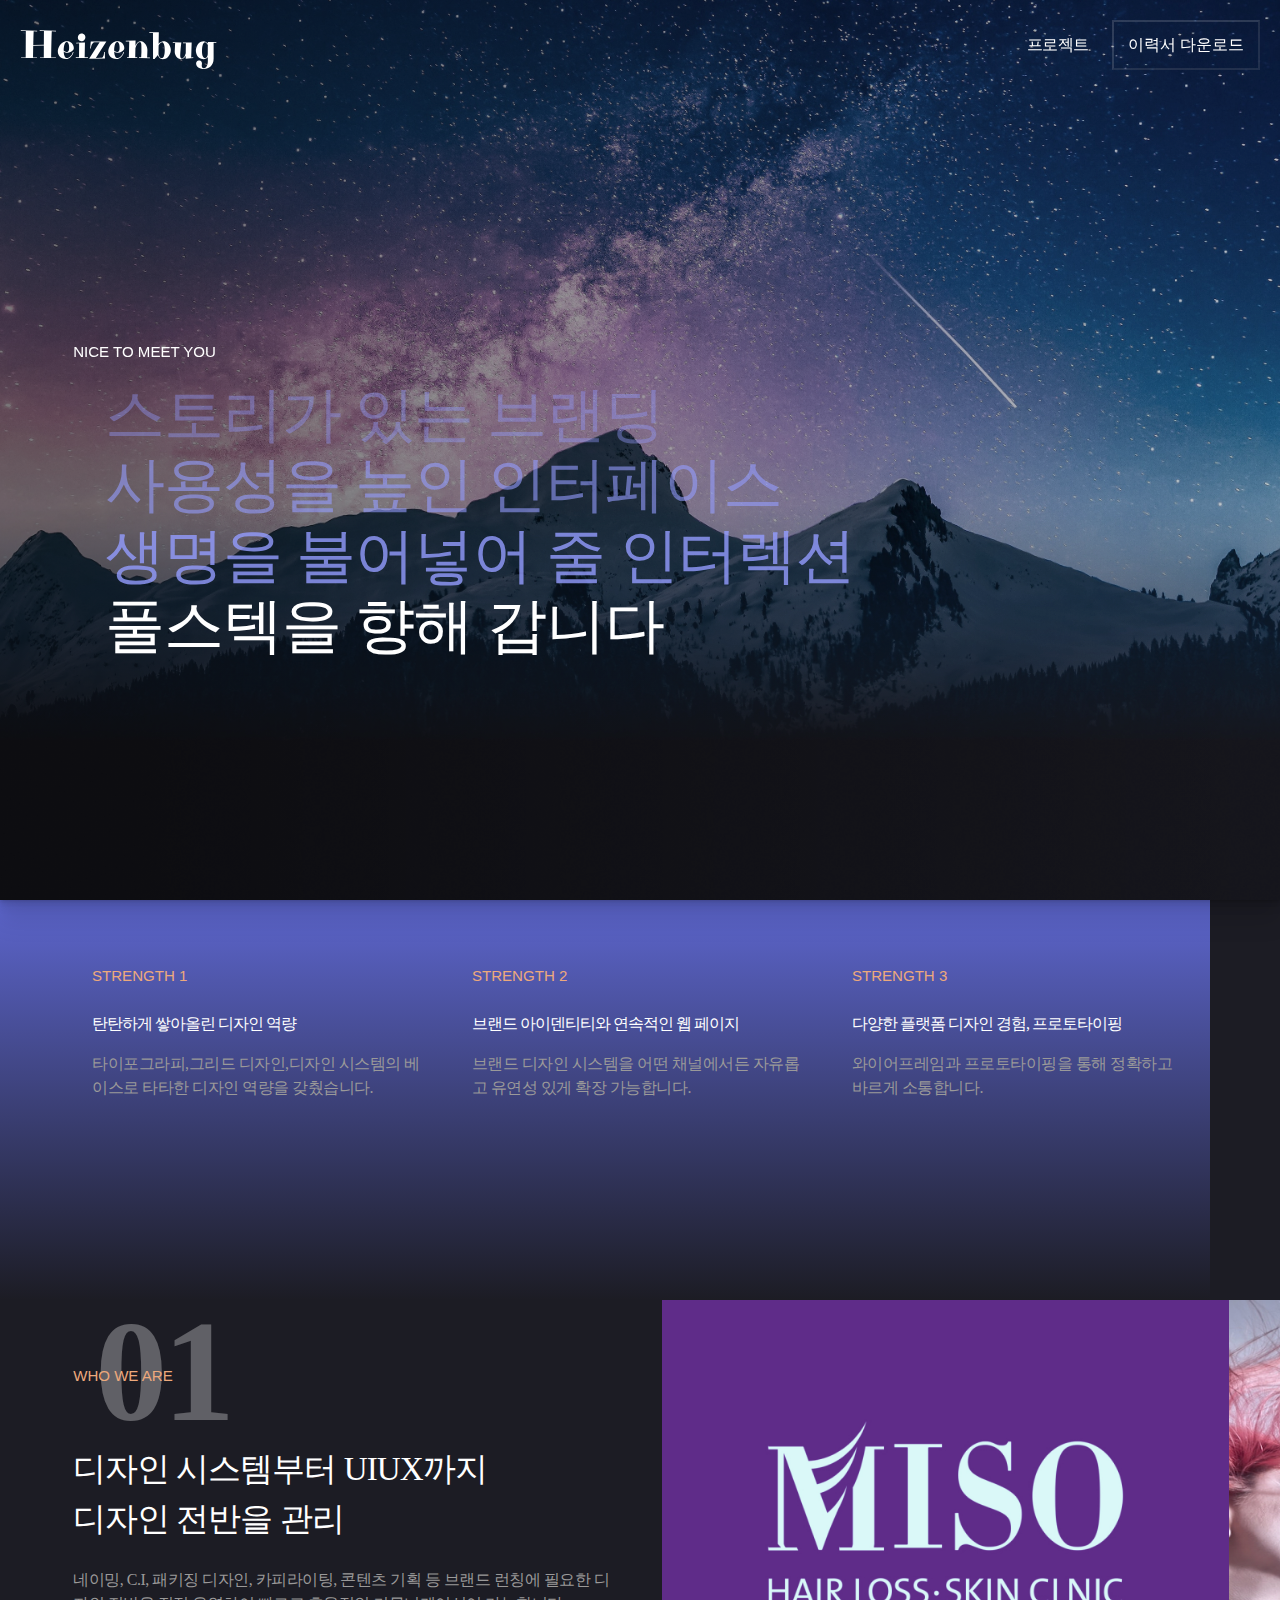
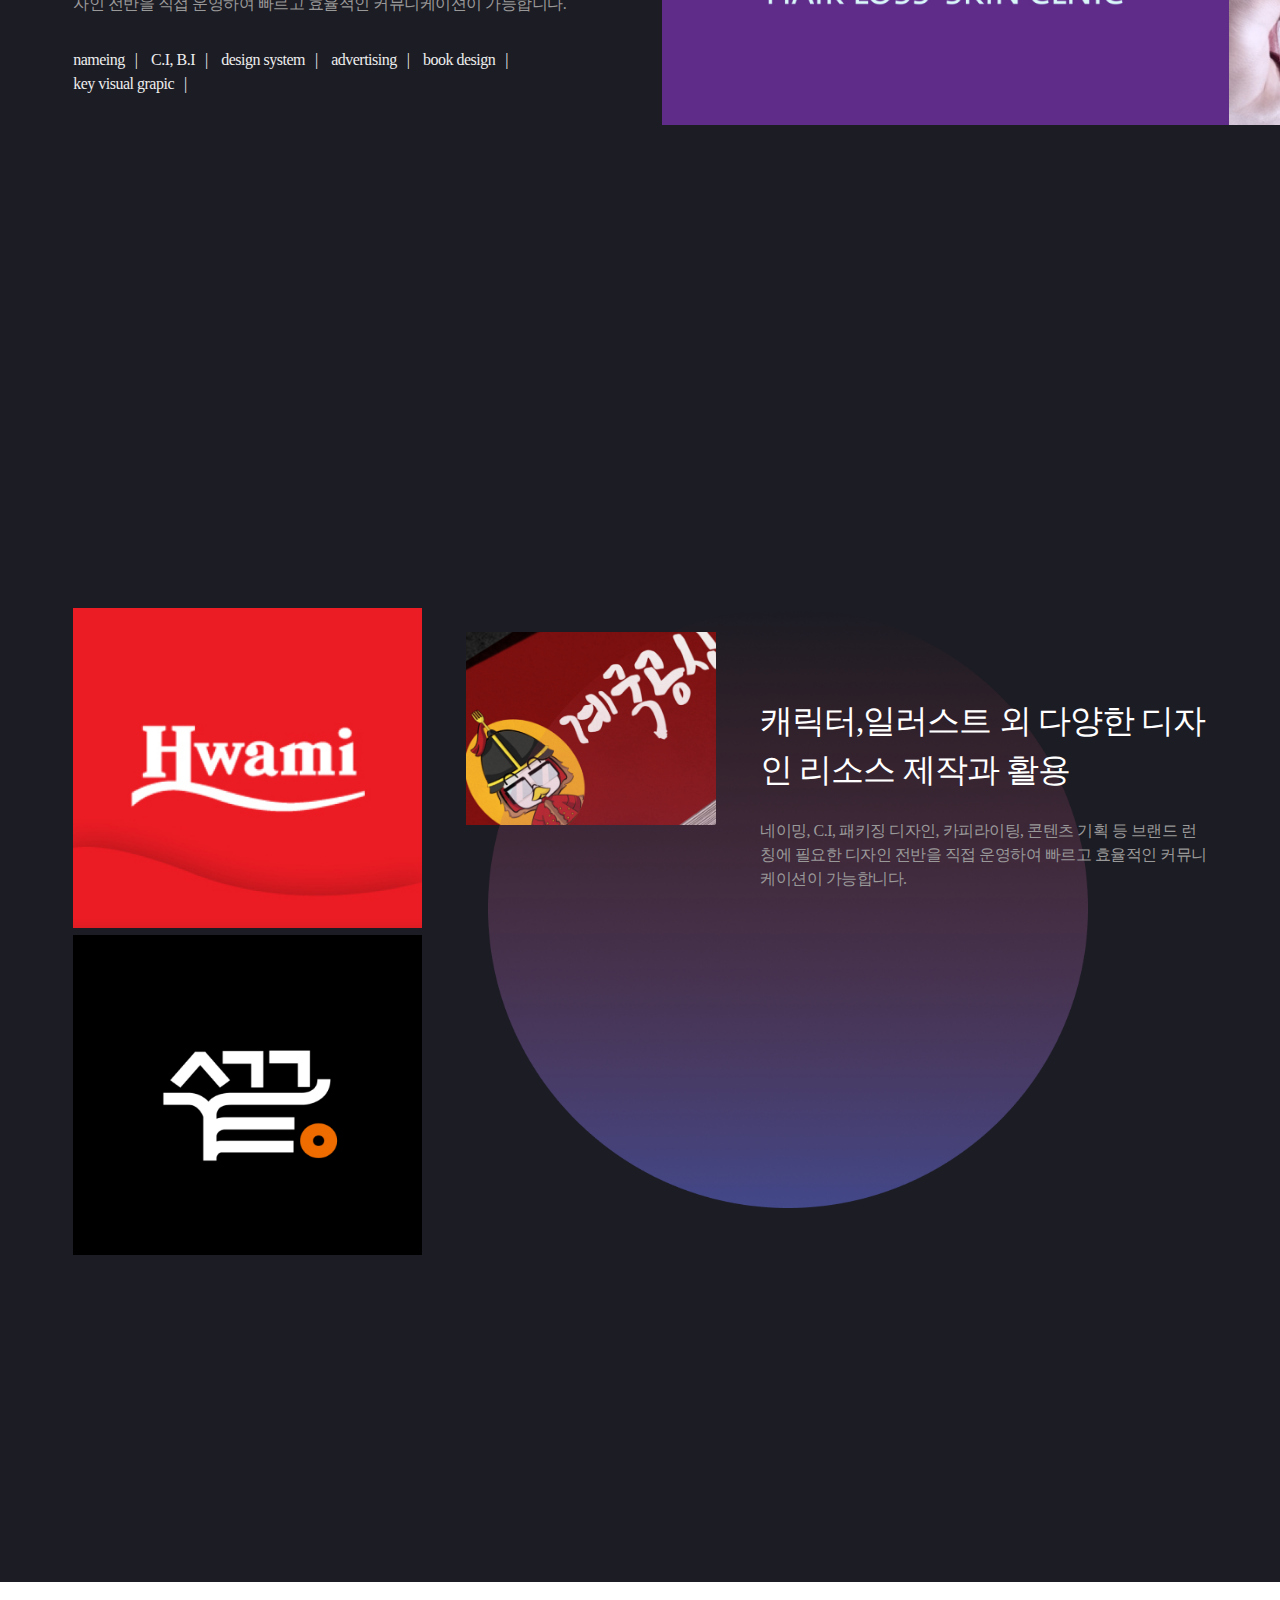
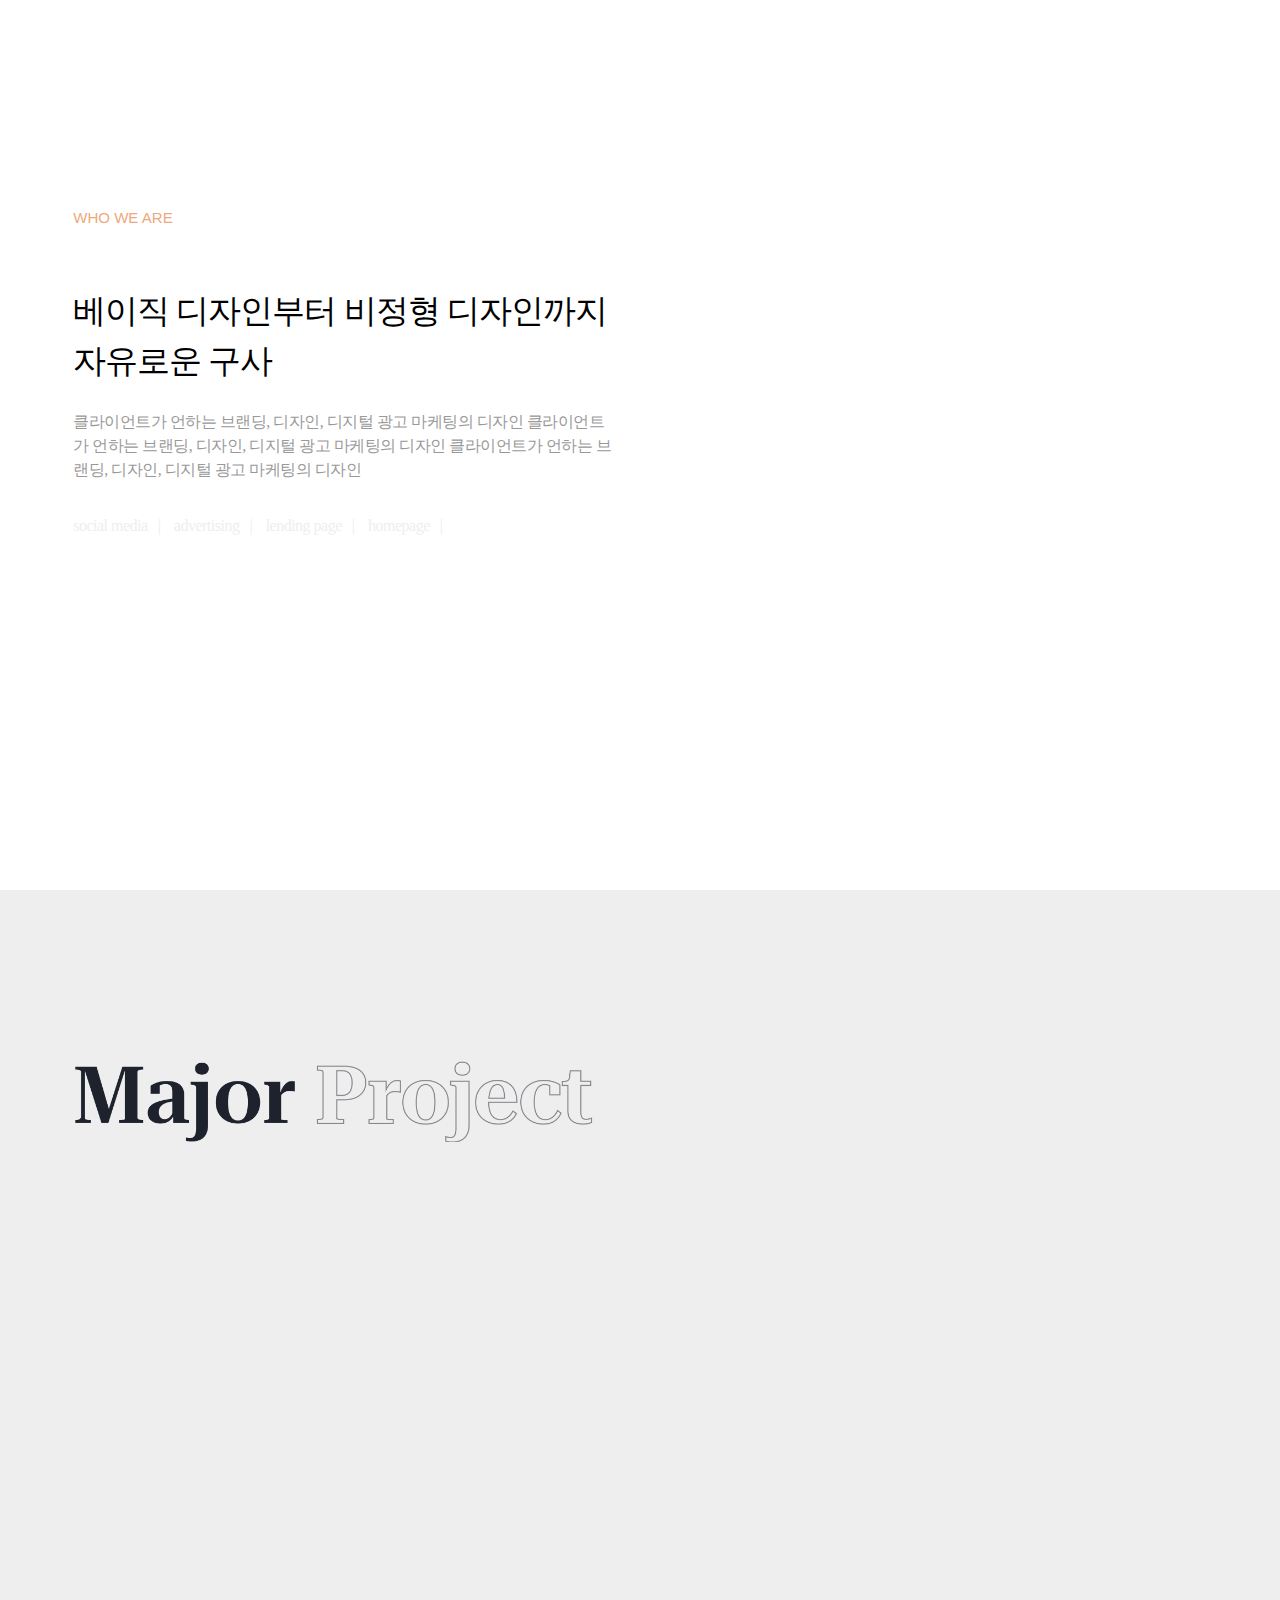
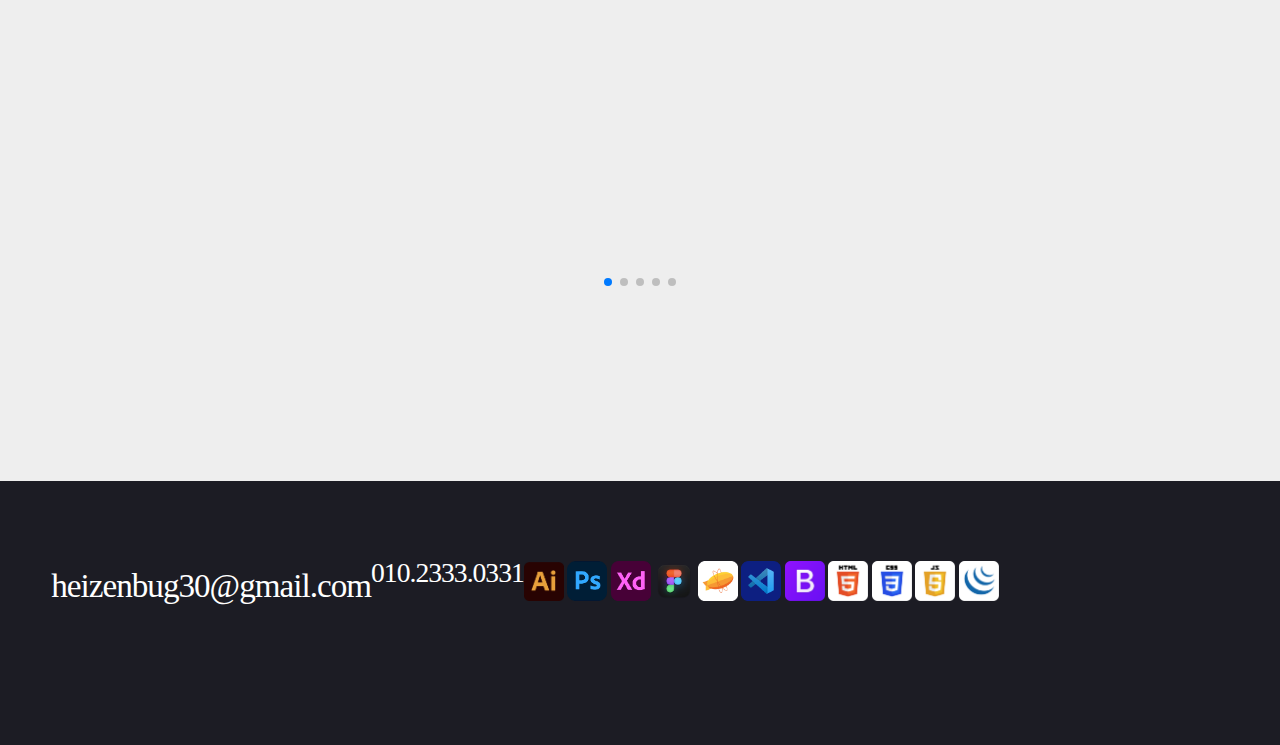
==== index.html @ b67e004f "Update index.html" ====
<!DOCTYPE html>
<html lang="ko">
<head>
    <meta charset="UTF-8">
    <meta http-equiv="X-UA-Compatible" content="IE=edge">
    <meta name="viewport" content="width=device-width, initial-scale=1.0">
	<title>메인</title>

	<link rel="stylesheet" href="./css/reset.css">
	<link rel="stylesheet" href="./css/grid.css">
	<link rel="stylesheet" href="./css/main.css">
	<link rel="stylesheet" href="./css/intro.css">
	<link rel="icon" type="image/png" sizes="16x16" href="favicon-16x16.png">


    <!-- Link Swiper's CSS -->
    <link
      rel="stylesheet"
      href="https://cdn.jsdelivr.net/npm/swiper/swiper-bundle.min.css"
    />

	<style>
		@keyframes fadein {
	from{
		opacity:0;
		transform: translateY(70%);
	}
	to{
		opacity:1;
		transform: translateY(0);
	}
  }
  
  .fadein{
  animation: fadein 0.75s ease-in 0.3s forwards;
  }
  	</style>
</head>

<body>

	<header>
		<div class="header-wrap">
			<h1><a href="#"><img src="./assets/logoheizenbug.svg" alt=""></a></h1>
			<nav class="main-navigation">
				<!-- <a href="#">디자인스낵</a> -->
				<!-- <a href="#"></a> -->
				<a href="#">프로젝트</a>
				<div class="s-intro__notify">
					<button type="button" class="btn--stroke btn--small ss-modal-trigger">
						이력서 다운로드
					</button>
				</div>

			</nav>
			<button class="more-btn">
				<i class="icon"></i>
			</button>
		</div>
	</header>

	<div class="page">

		<!-- intro
		================================================== -->
		<section id="intro" class="s-intro">

			<div class="s-intro__slider swiper-container">
				<div class="swiper-wrapper">
					<div class="s-intro__slide swiper-slide" style="background-image: url(images/slides/slide-01.jpg);"></div>
					<div class="s-intro__slide swiper-slide bg-opacity-50" style="background-image: url(images/slides/slide-02.jpg);"></div>
					<div class="s-intro__slide swiper-slide bg-opacity-10" style="background-image: url(images/slides/slide-03.jpg);"></div>
				</div>
			</div>
			<div class="row s-intro__content">
				<div class="column">
					<div class="text-pretitle">Nice to meet you</div>
					<div class="colorfont">
						<h1 class="slideup">스토리가 있는 브랜딩</h1>
						<h1 class="slideup">사용성을 높인 인터페이스</h1>
						<h1 class="slideup">생명을 불어넣어 줄 인터렉션</h1>
						<h1 class="slideup">풀스텍을 향해 갑니다</h1>
					</div>
				</div>
			</div>

		</section> <!-- end s-intro -->


		<section class="introgr">			
			<div class="row">

				<div class="column card lg-4 md-4 tab-12 back slideup">
					<h3 class="text-pretitle">strength 1</h3>
						<h5 class="title">탄탄하게 쌓아올린 디자인 역량</h5>
						<p>타이포그라피,그리드 디자인,디자인 시스템의 베이스로 타타한 디자인 역량을 갖췄습니다. </p>
				</div>
				<div class="column card lg-4 md-4 tab-12 back slideup">
					<h3 class="text-pretitle">strength 2</h3>
					<h5 class="title">브랜드 아이덴티티와 연속적인 웹 페이지</h5>
					<p>브랜드 디자인 시스템을 어떤 채널에서든 자유롭고 유연성 있게 확장 가능합니다.</p>
				</div>
				<div class="column card lg-4 md-4 tab-12 back slideup">
					<h3 class="text-pretitle">strength 3</h3>
					<h5 class="title">다양한 플랫폼 디자인 경험,
						프로토타이핑</h5>
					<p>와이어프레임과 프로토타이핑을 통해 정확하고 바르게 소통합니다.</p>
				</div>

				<div class="introgrback column lg-12 md-12 tab-12"></div>

			</div>
		</section>

		<!-- storyfir
		================================================== -->
		<section class="storyfir">
			<div class="row">
				
				<div class="column lg-6 md-6 tab-12 slideup">

					<div class="section-header" data-num="01">
						<h3 class="section-header__pretitle pretitle text-pretitle">Who We Are</h3>
					</div>

					<h2>디자인 시스템부터 UIUX까지<br>
						디자인 전반을 관리</h2>
					<p>네이밍, C.I, 패키징 디자인, 카피라이팅, 콘텐츠 기획 등 브랜드 런칭에 필요한 디자인 전반을 직접 운영하여 빠르고 효율적인 커뮤니케이션이 가능합니다.</p>
					<div class="project">
						<ul>
							<li>nameing</li>
							<li>C.I, B.I</li>
							<li>design system</li>
							<li>advertising</li>
							<li>book design</li>
							<li>key visual grapic</li>
						</ul>
					</div>
					
				</div>
			
				<div class="column vwcolumn lg-6 md-6 tab-12">
					<img src="./images/storyfir_img.png" alt="">
					<img src="./images/storyfir_img2.jpg" alt="">
				</div>	
	
		
			</div>
		</section>

		<!-- storysec2
		================================================== -->
		<section class="storysec">
			<div class="row">
				
				<div class="circle column lg-12 md-12 tab-12"></div>

				<div class="mobile">
					<div class="section-header" data-num="02">
						<h3 class="section-header__pretitle pretitle text-pretitle">Who We Are</h3>
					</div>
					<h2>캐릭터,일러스트 외 다양한 디자인 리소스 제작과 활용</h2>
					<p>네이밍, C.I, 패키징 디자인, 카피라이팅, 콘텐츠 기획 등 브랜드 런칭에 필요한 디자인 전반을 직접 운영하여 빠르고 효율적인 커뮤니케이션이 가능합니다.</p>
				</div>

				<div class="column lg-4 md-4 tab-6">
					<div class="story__contet__img"><img src="./images/dr-logo1.jpg" alt=""></div>
					<div class="story__contet__img"><img src="./images/dr-logo2.jpg" alt=""></div>
					<div class="story__contet__img mobile"><img src="./gif/ramenbig.gif" alt=""></div>
				</div>

				<div class="column lg-3 md-3 tab-6">
					<div class="story__contet__img"><img src="./gif/han2mag.gif" alt=""></div>
					<div class="story__contet__img"><img src="./images/dr-logo4.jpg" alt=""></div>
				</div>

				<div class="column lg-5 md-5 tab-12 circle_text slideup">
					<div class="story__contet__img desktop"><img src="./gif/ramenbig.gif" alt=""></div>
					<h2 class="desktop"><h2>캐릭터,일러스트 외 다양한 디자인 리소스 제작과 활용</h2>
					<p class="desktop">네이밍, C.I, 패키징 디자인, 카피라이팅, 콘텐츠 기획 등 브랜드 런칭에 필요한 디자인 전반을 직접 운영하여 빠르고 효율적인 커뮤니케이션이 가능합니다.</p>
				</div>

			</div>
		</section>
	
		<!-- storysec-white
		================================================== -->
		<section class="storythi">
			<div class="storythi-bg"></div>	
			<div class="row">
				<div class="column lg-6 md-6 tab-12 slideup">
					<div class="section-header" data-num="03">
						<h3 class="section-header__pretitle pretitle text-pretitle">Who We Are</h3>
					</div>
					<h2>베이직 디자인부터 비정형 디자인까지 자유로운 구사</h2>
					<p>클라이언트가 언하는 브랜딩, 디자인, 디지털 광고 마케팅의 디자인
						클라이언트가 언하는 브랜딩, 디자인, 디지털 광고 마케팅의 디자인
						클라이언트가 언하는 브랜딩, 디자인, 디지털 광고 마케팅의 디자인</p>
						<div class="project">
							<ul>
								<li>social media</li>
								<li>advertising</li>
								<li>lending page</li>
								<li>homepage</li>
							</ul>
						</div>
					</div>

					<div class="column lg-6 md-6 tab-12">
						<div class="story__contet__img"><img src="./gif/dr-port3.gif" alt=""></div>
					</div>
			</div>
		</section>
	
		<section class="wid">
			<div class="row">
				<div class="column">
					<div class="vspas1"></div>
					<div class="vspas2_5"></div>
					<img src="./images/Project.png" alt="">
				</div>
			</div>
		</section>

	</div><!-- page -->

	<div class="body">
			<div class="swiper mySwiper">
				<div class="swiper-wrapper">
					<div class="swiper-slide"></div>
					<div class="swiper-slide"></div>
					<div class="swiper-slide"></div>
					<div class="swiper-slide"></div>
					<div class="swiper-slide"></div>
				</div>
				<div class="swiper-pagination"></div>
			</div>
	</div>

    <!-- Swiper JS -->
    <script src="https://cdn.jsdelivr.net/npm/swiper/swiper-bundle.min.js"></script>

    <!-- Initialize Swiper -->
    <script>
      var swiper = new Swiper(".mySwiper", {
        slidesPerView: "auto",
        centeredSlides: true,
        spaceBetween: 30,
        pagination: {
          el: ".swiper-pagination",
          clickable: true,
        },
      });
    </script>

	<footer>
		<div class="row">
				<h2>heizenbug30@gmail.com</h2>
				<h3>010.2333.0331</h3>
				<div class="tool">
					<ul>
						<li><img src="./images/ico/./ai.png" alt=""></li>
						<li><img src="./images/ico/./ps.png" alt=""></li>
						<li><img src="./images/ico/xd.png" alt=""></li>
						<li><img src="./images/ico/./fig.png" alt=""></li>
						<li><img src="./images/ico/./zep.png" alt=""></li>
						<li><img src="./images/ico/./vs.png" alt=""></li>
						<li><img src="./images/ico/boo.jpg" alt=""></li>
						<li><img src="./images/ico/html.png" alt=""></li>
						<li><img src="./images/ico/css.png" alt=""></li>
						<li><img src="./images/ico/js.png" alt=""></li>
						<li><img src="./images/ico/jquery.png" alt=""></li>
					</ul>
				</div>
				<!-- 
				<div class="testyoon">
					<p>xs한글테스트입니다 qwertasdf</p>
					<p>sm한글테스트입니다 qwertasdf</p>
					<p>md h6한글테스트입니다 qwertasdf</p>
					<p>lg h5한글테스트입니다 qwertasdf</p>
					<p>xl h4한글테스트입니다 qwertasdf</p>
					<p>xxl h3한글테스트입니다 qwertasdf</p>
					<p>xxxl h2한글테스트입니다 qwertasdf</p>
					<p>xxxxl h1한글테스트입니다 qwertasdf</p>
					<p>dispaly한글테스트입니다 qwertasdf</p>
				</div> -->
		</div>

	</footer>

	<!-- jQuery 불러오기 -->
	<script src="js/jquery-3.6.0.min.js"></script>
	<script src="js/custom.js"></script>
	<script src="js/main.js"></script>
	<script src="js/plugins.js"></script>

</body>

</html>
---- css/grid.css ----
/* ===================================================================
 * # GRID v4.0.0
 *
 *
 *   -----------------------------------------------------------------
 * - Grid breakpoints are based on MAXIMUM WIDTH media queries, 
 *   meaning they apply to that one breakpoint and ALL THOSE BELOW IT.
 * - Grid columns without a specified width will automatically layout 
 *   as equal width columns.
 *
 * - BLOCK GRID columns(columns inside BLOCK GRID containers) are 
 *   equally-sized columns define at parent/row level. 
 *   A BLOCK GRID container's class attribute value begins with "block-".
 *
 * ------------------------------------------------------------------- */

/* row 
 */
 .row {
    width     : 92%;
    max-width : var(--width-max);
    margin    : 0 auto;
    display   : flex;
    flex-flow : row wrap;
}

.row .row {
    width        : auto;
    max-width    : none;
    margin-left  : calc(var(--gutter) * -1);
    margin-right : calc(var(--gutter) * -1);
}

/* column
 */
.column {
    display : block;
    flex    : 1 1 0%;
    padding : 0 var(--gutter);
}

.collapse>.column,
.column.collapse {
    padding : 0;
}

/* row utility classes
 */
.row.row-wrap {
    flex-wrap : wrap;
}

.row.row-nowrap {
    flex-wrap : nowrap;
}

.row.row-y-top {
    align-items : flex-start;
}

.row.row-y-bottom {
    align-items : flex-end;
}

.row.row-y-center {
    align-items : center;
}

.row.row-stretch {
    align-items : stretch;
}

.row.row-baseline {
    align-items : baseline;
}

.row.row-x-left {
    justify-content : flex-start;
}

.row.row-x-right {
    justify-content : flex-end;
}

.row.row-x-center {
    justify-content : center;
}

/* --------------------------------------------------------------------
 * ## large screen devices 
 * -------------------------------------------------------------------- */
.lg-1 {
    flex  : none;
    width : 8.33333%;
}

.lg-2 {
    flex  : none;
    width : 16.66667%;
}

.lg-3 {
    flex  : none;
    width : 25%;
}

.lg-4 {
    flex  : none;
    width : 33.33333%;
}

.lg-5 {
    flex  : none;
    width : 41.66667%;
}

.lg-6 {
    flex  : none;
    width : 50%;
}

.lg-7 {
    flex  : none;
    width : 58.33333%;
}

.lg-8 {
    flex  : none;
    width : 66.66667%;
}

.lg-9 {
    flex  : none;
    width : 75%;
}

.lg-10 {
    flex  : none;
    width : 83.33333%;
}

.lg-11 {
    flex  : none;
    width : 91.66667%;
}

.lg-12 {
    flex  : none;
    width : 100%;
}

.block-lg-one-eight>.column {
    flex  : none;
    width : 12.5%;
}

.block-lg-one-sixth>.column {
    flex  : none;
    width : 16.66667%;
}

.block-lg-one-fifth>.column {
    flex  : none;
    width : 20%;
}

.block-lg-one-fourth>.column {
    flex  : none;
    width : 25%;
}

.block-lg-one-third>.column {
    flex  : none;
    width : 33.33333%;
}

.block-lg-one-half>.column {
    flex  : none;
    width : 50%;
}

.block-lg-whole>.column {
    flex  : none;
    width : 100%;
}

/* --------------------------------------------------------------------
 * ## medium screen devices 
 * -------------------------------------------------------------------- */
@media screen and (max-width: 1200px) {
    .md-1 {
        flex  : none;
        width : 8.33333%;
    }

    .md-2 {
        flex  : none;
        width : 16.66667%;
    }

    .md-3 {
        flex  : none;
        width : 25%;
    }

    .md-4 {
        flex  : none;
        width : 33.33333%;
    }

    .md-5 {
        flex  : none;
        width : 41.66667%;
    }

    .md-6 {
        flex  : none;
        width : 50%;
    }

    .md-7 {
        flex  : none;
        width : 58.33333%;
    }

    .md-8 {
        flex  : none;
        width : 66.66667%;
    }

    .md-9 {
        flex  : none;
        width : 75%;
    }

    .md-10 {
        flex  : none;
        width : 83.33333%;
    }

    .md-11 {
        flex  : none;
        width : 91.66667%;
    }

    .md-12 {
        flex  : none;
        width : 100%;
    }

    .block-md-one-eight>.column {
        flex  : none;
        width : 12.5%;
    }

    .block-md-one-sixth>.column {
        flex  : none;
        width : 16.66667%;
    }

    .block-md-one-fifth>.column {
        flex  : none;
        width : 20%;
    }

    .block-md-one-fourth>.column {
        flex  : none;
        width : 25%;
    }

    .block-md-one-third>.column {
        flex  : none;
        width : 33.33333%;
    }

    .block-md-one-half>.column {
        flex  : none;
        width : 50%;
    }

    .block-md-whole>.column {
        flex  : none;
        width : 100%;
    }

    .hide-on-md {
        display : none;
    }
}

/* --------------------------------------------------------------------
 * ## tablet devices 
 * -------------------------------------------------------------------- */
@media screen and (max-width: 800px) {
    .tab-1 {
        flex  : none;
        width : 8.33333%;
    }

    .tab-2 {
        flex  : none;
        width : 16.66667%;
    }

    .tab-3 {
        flex  : none;
        width : 25%;
    }

    .tab-4 {
        flex  : none;
        width : 33.33333%;
    }

    .tab-5 {
        flex  : none;
        width : 41.66667%;
    }

    .tab-6 {
        flex  : none;
        width : 50%;
    }

    .tab-7 {
        flex  : none;
        width : 58.33333%;
    }

    .tab-8 {
        flex  : none;
        width : 66.66667%;
    }

    .tab-9 {
        flex  : none;
        width : 75%;
    }

    .tab-10 {
        flex  : none;
        width : 83.33333%;
    }

    .tab-11 {
        flex  : none;
        width : 91.66667%;
    }

    .tab-12 {
        flex  : none;
        width : 100%;
    }

    .block-tab-one-eight>.column {
        flex  : none;
        width : 12.5%;
    }

    .block-tab-one-sixth>.column {
        flex  : none;
        width : 16.66667%;
    }

    .block-tab-one-fifth>.column {
        flex  : none;
        width : 20%;
    }

    .block-tab-one-fourth>.column {
        flex  : none;
        width : 25%;
    }

    .block-tab-one-third>.column {
        flex  : none;
        width : 33.33333%;
    }

    .block-tab-one-half>.column {
        flex  : none;
        width : 50%;
    }

    .block-tab-whole>.column {
        flex  : none;
        width : 100%;
    }

    .hide-on-tab {
        display : none;
    }
}

/* --------------------------------------------------------------------
 * ## mobile devices 
 * -------------------------------------------------------------------- */
@media screen and (max-width: 600px) {
    .row {
        width         : 100%;
        padding-left  : 6vw;
        padding-right : 6vw;
    }

    .row .row {
        padding-left  : 0;
        padding-right : 0;
    }

    .mob-1 {
        flex  : none;
        width : 8.33333%;
    }

    .mob-2 {
        flex  : none;
        width : 16.66667%;
    }

    .mob-3 {
        flex  : none;
        width : 25%;
    }

    .mob-4 {
        flex  : none;
        width : 33.33333%;
    }

    .mob-5 {
        flex  : none;
        width : 41.66667%;
    }

    .mob-6 {
        flex  : none;
        width : 50%;
    }

    .mob-7 {
        flex  : none;
        width : 58.33333%;
    }

    .mob-8 {
        flex  : none;
        width : 66.66667%;
    }

    .mob-9 {
        flex  : none;
        width : 75%;
    }

    .mob-10 {
        flex  : none;
        width : 83.33333%;
    }

    .mob-11 {
        flex  : none;
        width : 91.66667%;
    }

    .mob-12 {
        flex  : none;
        width : 100%;
    }

    .block-mob-one-eight>.column {
        flex  : none;
        width : 12.5%;
    }

    .block-mob-one-sixth>.column {
        flex  : none;
        width : 16.66667%;
    }

    .block-mob-one-fifth>.column {
        flex  : none;
        width : 20%;
    }

    .block-mob-one-fourth>.column {
        flex  : none;
        width : 25%;
    }

    .block-mob-one-third>.column {
        flex  : none;
        width : 33.33333%;
    }

    .block-mob-one-half>.column {
        flex  : none;
        width : 50%;
    }

    .block-mob-whole>.column {
        flex  : none;
        width : 100%;
    }

    .hide-on-mob {
        display : none;
    }
}

/* --------------------------------------------------------------------
 * ## small screen devices 
 * --------------------------------------------------------------------*/

/* stack columns on small screen devices
 */
@media screen and (max-width: 400px) {
    .row .row {
        margin-left  : 0;
        margin-right : 0;
    }

    .block-stack>.column,
    .column {
        flex         : none;
        width        : 100%;
        margin-left  : 0;
        margin-right : 0;
        padding      : 0;
    }

    .hide-on-sm {
        display : none;
    }
}
---- css/main.css ----
/* ===================================================================
 * # page and section
 *
 *
 * ------------------------------------------------------------------- */
 .page {
	display: flex;
	flex-direction: column;
	min-height: 100%;
	overflow: hidden;
	position: relative;
}
section {
	padding-top: var(--vspace-5);
	padding-bottom: calc(2 *var(--vspace-5));
}

section.about h2{
	color:var(--color-white);
}
section.about p {
    color:var(--color-gray-13);
}


/* ===================================================================
 * # haeder
 *
 *
 * ------------------------------------------------------------------- */
.header-wrap {
	width: 100%;
	max-width: 1400px;
	padding: 0 20px;
	margin: auto;
	position: relative;
}

header {
	position: absolute;
	top: 0;
	left: 0;
	width: 100%;
	padding: 20px 0;
	z-index: 5;
}

header h1 {
	position: relative;
	height: 40px;
	margin: 0;
	float: left;
	z-index: 5;
}

header h1 img {
	display: block;
	position: relative;
	top: 10px;
}

a {
	text-decoration: none;
}

.main-navigation {
	float: right;
}

.main-navigation a,.s-intro__notify {
	margin-left: 20px;
}

.main-navigation a.active {
	font-weight: bold;
	border-bottom: 2px solid var(--color-2);
}
.s-intro__notify {
    --color-btn-stroke       : rgba(255, 255, 255, .15);
    --color-btn-stroke-hover : rgba(0, 0, 0, .25);
    --color-btn-stroke-text  : white;
	display: inline-block;
}

button.btn--stroke {
	font-size: var(--base-font-size);
    margin : 0;
	padding: 14px 14px;
	border-color: var(--color-btn-stroke);
	background-color:  transparent;
	color: #fff;


}

button.btn--stroke:focus,
button.btn--stroke:hover {
    border : 1px solid rgba(0, 0, 0, .25);
}

.text-wrap {
	width: 520px;
	height: 100vh;
	padding: 240px 20px;
	position: absolute;
	left: 0;
	top: 0;
	z-index: 4;
}

.text-wrap h2 {
	color: #fff;
	font-size: 64px;
	line-height: 1.25;
	/* font-weight: lighter;
	margin-bottom: 40px; */
}

.text-wrap h3 {
	color: #fff;
	font-size: 24px;
	line-height: 1.25;
	margin-bottom: 20px;
}

.text-wrap p {
	color: var(--color-gray-13);
	margin-bottom: var(--vspace-1);
}

.more-btn {
	display: none;

}



@media screen and (max-width: 768px) {
	header {
		padding: 0;
		height: 56px;

	}

	header h1 {
		height: 40px;
	}

	header h1 img {
		height: 24px;
		top: 20px;
	}

	.more-btn {
		display: block;
		position: absolute;
		right: 12px;
		top: 10px;
		width: 40px;
		height: 40px;
		border: none;
		background-color: transparent;
	}

	.more-btn .icon {
		display: block;
		width: 24px;
		height: 24px;
		background: url(../assets/icon-menu.svg)no-repeat center;
		background-size: contain;
	}

	.more-btn .icon.active {
		background: url(../assets/icon-close.svg)no-repeat center;
	}

	.main-navigation {
		position: fixed;
		top: 0;
		left: 0;
		padding: 80px 0;
		width: 100%;
		height: 100vh;
		background-color: rgba(000, 000, 000, 0.5);
		opacity: 0;
		display: hidden;
	}

	.main-navigation.active {
		display: block;
		opacity: 1;
	}

	.main-navigation a {
		display: block;
		padding: 1.2rem 0;
	}
}

@import url(./reset2.css);

/* ===================================================================
 * # INTRO
 *
 *
 * ------------------------------------------------------------------- */
 .s-intro {
    --header-height     : 8.8rem;
    --logo-width        : 78px;
    --text-display-size : 11.2rem;
    --text-multiplier   : 1;
    z-index             : 3;
    background-color    : var(--color-background);
    width               : 100%;
    height              : 100vh;
    min-height          : calc(25.5 * var(--space));
    box-shadow          : 0 0.8px 0.8px rgba(0, 0, 0, 0.031), 
                          0 1.9px 1.9px rgba(0, 0, 0, 0.044), 
                          0 3.9px 3.9px rgba(0, 0, 0, 0.056), 
                          0 8px 8px rgba(0, 0, 0, 0.069), 
                          0 22px 22px rgba(0, 0, 0, 0.1);
    overflow            : hidden;
    position            : relative;
}

.theme-particles .s-intro {
    background-color : #0d0e0c;
}

.theme-particles .s-intro .s-intro__content {
    pointer-events : none;
}

.theme-particles .s-intro .s-intro-content__bottom {
    pointer-events : auto;
}

/* --------------------------------------------------------------------
 * ## intro background
 * -------------------------------------------------------------------- */
.s-intro__bg {
    display             : block;
    position            : absolute;
    top                 : 0;
    left                : 0;
    right               : 0;
    bottom              : 0;
    width               : 100%;
    height              : 100%;
    background-image    : url(../images/bg-static.jpg);
    background-repeat   : no-repeat;
    background-position : center;
    background-size     : cover;
}

.s-intro__bg::before {
    display        : block;
    content        : "";
    position       : absolute;
    top            : 0;
    left           : 0;
    right          : 0;
    bottom         : 0;
    width          : 100%;
    height         : 100%;
    background     : black;
    pointer-events : none;
    opacity        : .2;
}

.s-intro__bg::after {
    display        : block;
    content        : "";
    position       : absolute;
    top            : 0;
    left           : 0;
    right          : 0;
    bottom         : 0;
    width          : 100%;
    height         : 100%;
    background     : linear-gradient(90deg, black 10%, rgba(0, 0, 0, 0) 100%);
    pointer-events : none;
    opacity        : .45;
}

/* --------------------------------------------------------------------
 * ## intro slider
 * -------------------------------------------------------------------- */
.s-intro__slider {
    display  : block;
    position : absolute;
    top      : 0;
    left     : 0;
    right    : 0;
    bottom   : 0;
    width    : 100%;
    height   : 100%;
}

.s-intro__slide {
    background-repeat   : no-repeat;
    background-position : 50% 50%;
    background-size     : cover;
    position            : relative;
}

.s-intro__slide::before {
    display        : block;
    content        : "";
    position       : absolute;
    top            : 0;
    left           : 0;
    right          : 0;
    bottom         : 0;
    width          : 100%;
    height         : 100%;
    background     : black;
    pointer-events : none;
    opacity        : .2;
}

.s-intro__slide::after {
    display        : block;
    content        : "";
    position       : absolute;
    top            : 0;
    left           : 0;
    right          : 0;
    bottom         : 0;
    width          : 100%;
    height         : 100%;
    background     : linear-gradient(90deg, black 10%, rgba(0, 0, 0, 0) 100%);
    pointer-events : none;
    opacity        : .4;
}

.s-intro__slide.bg-opacity-10::before {
    opacity : .1;
}

.s-intro__slide.bg-opacity-20::before {
    opacity : .2;
}

.s-intro__slide.bg-opacity-30::before {
    opacity : .3;
}

.s-intro__slide.bg-opacity-40::before {
    opacity : .4;
}

.s-intro__slide.bg-opacity-50::before {
    opacity : .5;
}

.s-intro__slide.bg-opacity-60::before {
    opacity : .6;
}

.s-intro__slide.bg-opacity-70::before {
    opacity : .7;
}

.s-intro__slide.bg-opacity-80::before {
    opacity : .8;
}

.s-intro__slide.bg-opacity-90::before {
    opacity : .9;
}



/* --------------------------------------------------------------------
 * ## intro content
 * -------------------------------------------------------------------- */
.s-intro__content {
    z-index        : 2;
    align-items    : flex-start;
    max-width      : var(--width-wider);
    height         : 100vh;
    padding-top    : 20vh;
    padding-bottom : 15rem;
    position       : relative;
}

.s-intro__content .text-pretitle,
.s-intro__content .text-huge-title {
    color : white;
}

.s-intro__content .text-pretitle::before {
    background-color : white;
}
.s-intro__content h1{
	margin: var(--vspace-1);
	font-size: 6rem;
}

.s-intro__content .colorfont h1:nth-child(1){
	color: rgba(148, 156, 255, .4);
}
.s-intro__content .colorfont h1:nth-child(2){
	color: rgba(148, 156, 255, .6);
}
.s-intro__content .colorfont h1:nth-child(3){
	color: rgba(148, 156, 255, .8);
}
.s-intro__content .colorfont h1:nth-child(4){
	color: white;
}

@media screen and (max-width: 768px){
    .s-intro__content h1{
        font-size: 3rem;
		margin: 0;
		line-height: calc(3rem * 1.2);
		letter-spacing: -0.5px;
		word-spacing: -1px;
       }

	   	

}

/* ===================================================================
 * # introgr
 * ------------------------------------------------------------------- */

.introgr{
	padding: 0rem 2rem;
}

.introgr .row{
	padding: 0rem 2rem;
	width: 100%;
	height:400px;
	position: relative;
}

.introgr .card{
	text-align: left;
	background: linear-gradient(to bottom, rgba(93,102,206,1), rgba(28,28,36,1) 100%);
}

.introgrback{
	display: block;
	width: 70vw;
	height:inherit;
	background: linear-gradient(to bottom, rgba(93,102,206,1),  rgba(28,28,36,1) 100%);
	position: absolute;
	left: -10vw;
	z-index: -88;
}
.dicon {
	width: 16rem;
	}

.title {
	margin-top: 0%;
	font:var(--font-2)
}

@media screen and (max-width: 786px){
	.introgr .row{
		height: 600px;
		justify-items: center;
		background: linear-gradient(to bottom, rgba(93,102,206,1), rgba(28,28,36,1) 0%);
	}

	.introgr .card{
		justify-content: center;
		text-align: center;
		background: var(--color-background);
	}
	.introgrback{
		display: none;
		height: 600px;
	}

	.dicon {
		width: 8rem;
		}		
}

/* ===================================================================
 * # storyfir
 *
 *
 * ------------------------------------------------------------------- */
 .storyfir{
	padding-top: 0;
 } 

 .vwcolumn{
	height: 100%;
	padding-right: 0px;
	position: relative;
 }

 .vwcolumn img:nth-child(1){
	display: block;
	width: 100%;
	height: auto;
	position: relative;
	z-index: 100;
}

.vwcolumn img:last-child{
	display: block;
	width: inherit;
	height: inherit;
	position: absolute;
	top:0px;
	right:-10vw;
 }

@media screen and (max-width: 786px){ 
	.storyfir{
	padding-top: var(--vspace-5);
	} 

	.vwcolumn{
		width: 80%;
		height: 80%;
		padding-right: 0px;
		position: relative;
	 }

	 .vwcolumn img:last-child{
		width: 60%;
		height: 100%;
		position: absolute;
		top:0px;
		right:-30vw;
	 }
}

/* ===================================================================
 * # storysec
 *
 *
 * ------------------------------------------------------------------- */	
 .storysec{
	background-color: #1C1C24;
}

.storysec h2{
	z-index: 66;
}
	.circle{
		display: block;
		background-image: url(../images/curcle.png);
		background-repeat: no-repeat;
		background-position: center;
		background-size: cover;
		width: 600px;
		height: 600px;
		position: absolute;
		right: 15vw;
		z-index: 2;
	}

	.circle_text{
		z-index: 3;
	}

	
@media screen and (max-width: 786px){ 
	.circle{
		width: 600px;
		height: 600px;
		position: absolute;
		right: -20vw;
		z-index: -1;

	}
}



/* ===================================================================
 * # storythi
 *
 *
 * ------------------------------------------------------------------- */
.storythi{
	background-color: #fff;
}

.storythi h2{
	color: #000;
}

 .storythi-bg{
	display: block;
	background-image: url(../images/storyfirsbg.jpg);
	background-repeat: no-repeat;
	background-position: center;
	background-size: cover;
	width: calc(400 - 10%);
	height: calc(300 - 10%);
	position: relative;
	top: -200px;
	left: 50px;
	z-index: 9999;
} 



@media screen and (max-width: 786px){ 
	.storysec-bg{
		width: 70vw;
		height: 50vw;
		position: relative;
		left: -5vw;
	}
}

.storysec .section-header{
	color: var(--color-gray-18);
	color: var(--color-gray-3);
	position: relative;
	top: 20px;
}

p{
	padding-bottom: var(--vspace-1);
}

.storysec .project{
	color: var(--color-gray-18);
}

.storysec .story__contet__img img {
	width: 100%;
	}

	.storysec-bg{
		display: block;
		background-image: url(../images/storyfirsbg.jpg);
		background-repeat: no-repeat;
		background-position: center;
		background-size: cover;
		width: 50vw;
		height: 300px;
		position: relative;
		top: -200px;
		z-index: 9999;
	} 
	


/* ===================================================================
 * # wid
 *
 *
 * ------------------------------------------------------------------- */
.wid{
	background-color: #eee;
	padding-bottom:var(--vspace-1);
}

.wid img{
	width: 52rem;

}

/* ===================================================================
 * # html:swiper
 *
 *
 * ------------------------------------------------------------------- */
 body,
      .body {
        position: relative;
        height: 100%;
		max-width: 100%;
      }

      .body 
	  {
        background: #eee;
        font-size: 14px;
        color: #000;
        margin: 0;
        padding: 0;
      }

      .swiper {
        width: 100%;
        height: 80%;		
      }

      .swiper-slide {
        text-align: center;
        font-size: 18px;
        background: #fff;

        /* Center slide text vertically */
        display: -webkit-box;
        display: -ms-flexbox;
        display: -webkit-flex;
        display: flex;
        -webkit-box-pack: center;
        -ms-flex-pack: center;
        -webkit-justify-content: center;
        justify-content: center;
        -webkit-box-align: center;
        -ms-flex-align: center;
        -webkit-align-items: center;
        align-items: center;
      }

     
      .swiper-wrapper .swiper-slide:nth-child(1) {
        width: 40%;
		background:url(../gif/project1.gif) center no-repeat;
		background-size: cover;
      }

      .swiper-wrapper .swiper-slide:nth-child(2) {
        width: 30%;
		background:url(../images/Project3.jpg) center no-repeat;

      }

      .swiper-wrapper .swiper-slide:nth-child(3) {
        width: 50%;
		background:url(../images/Project2.jpg) center no-repeat;
      }

	  
      .swiper-wrapper .swiper-slide:nth-child(4) {
        width: 30%;
		background:url(../images/Project4.jpg) center no-repeat;
      }
	  
      .swiper-wrapper .swiper-slide:nth-child(5) {
        width: 20%;
		background:url(../gif/han2mag.jpg) center no-repeat;
      }

	  @media screen and (max-width: 768px){
		.body {
			position: relative;
			height: 60%;
			max-width: 100%;
		  }
	  }

/* ===================================================================
 * # footer
 *
 *
 * ------------------------------------------------------------------- */

 footer{
		/* background-color: var(--color-1); */
		padding-top: var(--vspace-2_5);
		padding-bottom: var(--vspace-2_5);
		
 }

 footer h2{
	margin-top: 0px;
	margin-bottom: 0px;
 }

 footer h3{
	margin-top: 0px;
	margin-bottom: var(--vspace-2_5);
 }

 .tool ul li{
	display: inline-block;
	width: 40px;
 }

 .tool ul li img{
	width: 100%;
 }


 /* # test */
 .testyoon p:nth-child(1) {
	font-size: var( --text-xs );
}
.testyoon p:nth-child(2) {
	font-size: var( --text-sm );
}
.testyoon p:nth-child(3) {
	font-size: var( --text-md );
}
.testyoon p:nth-child(4) {
	font-size: var( --text-lg );
}
.testyoon p:nth-child(5) {
	font-size: var( --text-xl );
}
.testyoon p:nth-child(6) {
	font-size: var( --text-xxl );
}
.testyoon p:nth-child(7) {
	font-size: var( --text-xxxl );
}
.testyoon p:nth-child(8) {
	font-size: var( --text-xxxxl );
}
.testyoon p:nth-child(9) {
	display: block;
	font-size: var( --text-display-1 );
}




 
/* ===================================================================
 * # project
 *
 *
 * ------------------------------------------------------------------- */
.line{
	display: block;
	position: relative;
	border-bottom: #D9D9D9 0.5px solid;
	width:200%;
	height: ver(--vspace-1);
	left: -100%;
	opacity: 0.3;
}

.project{
	color: #eee;
	margin-bottom: var(--vspace-1);
	font-family: var(--font-3);
}



.project li{
margin-right: 1rem;
display: inline-block;
}

.project li::after{
	content: '|';
	padding-left: 1rem;
}
.project li:last-child::after(){
	content:none;
}

.desktop{
	display: block;
}

.mobile{
	display: none;
}

@media screen and (max-width: 768px) {

.line{
	display: none;
}
.desktop{
	display: none;
}
.mobile{
	display: block;
}

}


/* ===================================================================
 * # section-header
 *
 *
 * ------------------------------------------------------------------- */

 .section-header {
    padding-top   : var(--vspace-2_5);
    margin-bottom : var(--vspace-1_75);
    position      : relative;
	font-size: large;
}

.text-pretitle {
	font-family: var(--font-2);
	font-weight: 400;
	font-size: var(--text-sm);
	text-transform: uppercase;
	letter-spacing: 0px;
	color: var(--color-1);
}

.section-header__pretitle{
    z-index  : 1;
    position : absolute;
	top:0;
}

.section-header__pretitle {
    margin-bottom : var(--vspace-1_5);
}

.section-header::before {
    content        : attr(data-num);
    font-family    : var(--font-3);
    font-weight    : 600;
    font-size      : 8em;
    letter-spacing : -0.03em;
    line-height    : 1;
    color          : rgba(255, 255, 255, 0.3);
    position       : absolute;
    top            : 0;
    left           : var(--gutter);
}
---- css/intro.css ----
@import url(./reset2.css);
/* ===================================================================
 * # INTRO
 *
 *
 * ------------------------------------------------------------------- */
 .s-intro {
    --header-height     : 8.8rem;
    --logo-width        : 78px;
    --text-display-size : 11.2rem;
    --text-multiplier   : 1;
    z-index             : 3;
    background-color    : var(--color-background);
    width               : 100%;
    height              : 100vh;
    min-height          : calc(25.5 * var(--space));
    box-shadow          : 0 0.8px 0.8px rgba(0, 0, 0, 0.031), 
                          0 1.9px 1.9px rgba(0, 0, 0, 0.044), 
                          0 3.9px 3.9px rgba(0, 0, 0, 0.056), 
                          0 8px 8px rgba(0, 0, 0, 0.069), 
                          0 22px 22px rgba(0, 0, 0, 0.1);
    overflow            : hidden;
    position            : relative;
}

.s-intro a {
    border : none;
}

.theme-particles .s-intro {
    background-color : #0d0e0c;
}

.theme-particles .s-intro .s-intro__content {
    pointer-events : none;
}

.theme-particles .s-intro .s-intro-content__bottom {
    pointer-events : auto;
}

/* --------------------------------------------------------------------
 * ## intro background
 * -------------------------------------------------------------------- */
.s-intro__bg {
    display             : block;
    position            : absolute;
    top                 : 0;
    left                : 0;
    right               : 0;
    bottom              : 0;
    width               : 100%;
    height              : 100%;
    background-image    : url(../images/bg-static.jpg);
    background-repeat   : no-repeat;
    background-position : center;
    background-size     : cover;
}

.s-intro__bg::before {
    display        : block;
    content        : "";
    position       : absolute;
    top            : 0;
    left           : 0;
    right          : 0;
    bottom         : 0;
    width          : 100%;
    height         : 100%;
    background     : black;
    pointer-events : none;
    opacity        : .2;
}

.s-intro__bg::after {
    display        : block;
    content        : "";
    position       : absolute;
    top            : 0;
    left           : 0;
    right          : 0;
    bottom         : 0;
    width          : 100%;
    height         : 100%;
    background     : linear-gradient(90deg, black 10%, rgba(0, 0, 0, 0) 100%);
    pointer-events : none;
    opacity        : .45;
}

/* --------------------------------------------------------------------
 * ## intro slider
 * -------------------------------------------------------------------- */
.s-intro__slider {
    display  : block;
    position : absolute;
    top      : 0;
    left     : 0;
    right    : 0;
    bottom   : 0;
    width    : 100%;
    height   : 100%;
}

.s-intro__slide {
    background-repeat   : no-repeat;
    background-position : 50% 50%;
    background-size     : cover;
    position            : relative;
}

.s-intro__slide::before {
    display        : block;
    content        : "";
    position       : absolute;
    top            : 0;
    left           : 0;
    right          : 0;
    bottom         : 0;
    width          : 100%;
    height         : 100%;
    background     : black;
    pointer-events : none;
    opacity        : .2;
}

.s-intro__slide::after {
    display        : block;
    content        : "";
    position       : absolute;
    top            : 0;
    left           : 0;
    right          : 0;
    bottom         : 0;
    width          : 100%;
    height         : 100%;
    background     : linear-gradient(90deg, black 10%, rgba(0, 0, 0, 0) 100%);
    pointer-events : none;
    opacity        : .4;
}

.s-intro__slide.bg-opacity-10::before {
    opacity : .1;
}

.s-intro__slide.bg-opacity-20::before {
    opacity : .2;
}

.s-intro__slide.bg-opacity-30::before {
    opacity : .3;
}

.s-intro__slide.bg-opacity-40::before {
    opacity : .4;
}

.s-intro__slide.bg-opacity-50::before {
    opacity : .5;
}

.s-intro__slide.bg-opacity-60::before {
    opacity : .6;
}

.s-intro__slide.bg-opacity-70::before {
    opacity : .7;
}

.s-intro__slide.bg-opacity-80::before {
    opacity : .8;
}

.s-intro__slide.bg-opacity-90::before {
    opacity : .9;
}


/* --------------------------------------------------------------------
 * ## intro content
 * -------------------------------------------------------------------- */
.s-intro__content {
    z-index        : 2;
    align-items    : flex-start;
    max-width      : var(--width-wider);
    height         : 100vh;
    padding-top    : 20vh;
    padding-bottom : 15rem;
    position       : relative;
}

.s-intro__content .text-pretitle,
.s-intro__content .text-huge-title {
    color : white;
}

.s-intro__content .text-pretitle::before {
    background-color : white;
}

.s-intro__content-bottom {
    display    : flex;
    width      : calc(100% - 4rem);
    margin-top : var(--vspace-2);
}

.s-intro__content-bottom-block {
    margin-right : calc(var(--gutter) * 4);
}

.s-intro__content-bottom-block:last-child {
    margin-right : 0;
}

.s-intro__content-bottom h5 {
    font-size     : var(--text-size);
    font-weight   : 300;
    margin-top    : 0;
    margin-bottom : var(--vspace-0_375);
    color         : rgba(255, 255, 255, 0.3);
}

@media screen and (max-width: 768px;){
    .s-intro__content h1{
        font-size: var(--text-md);
       }
}
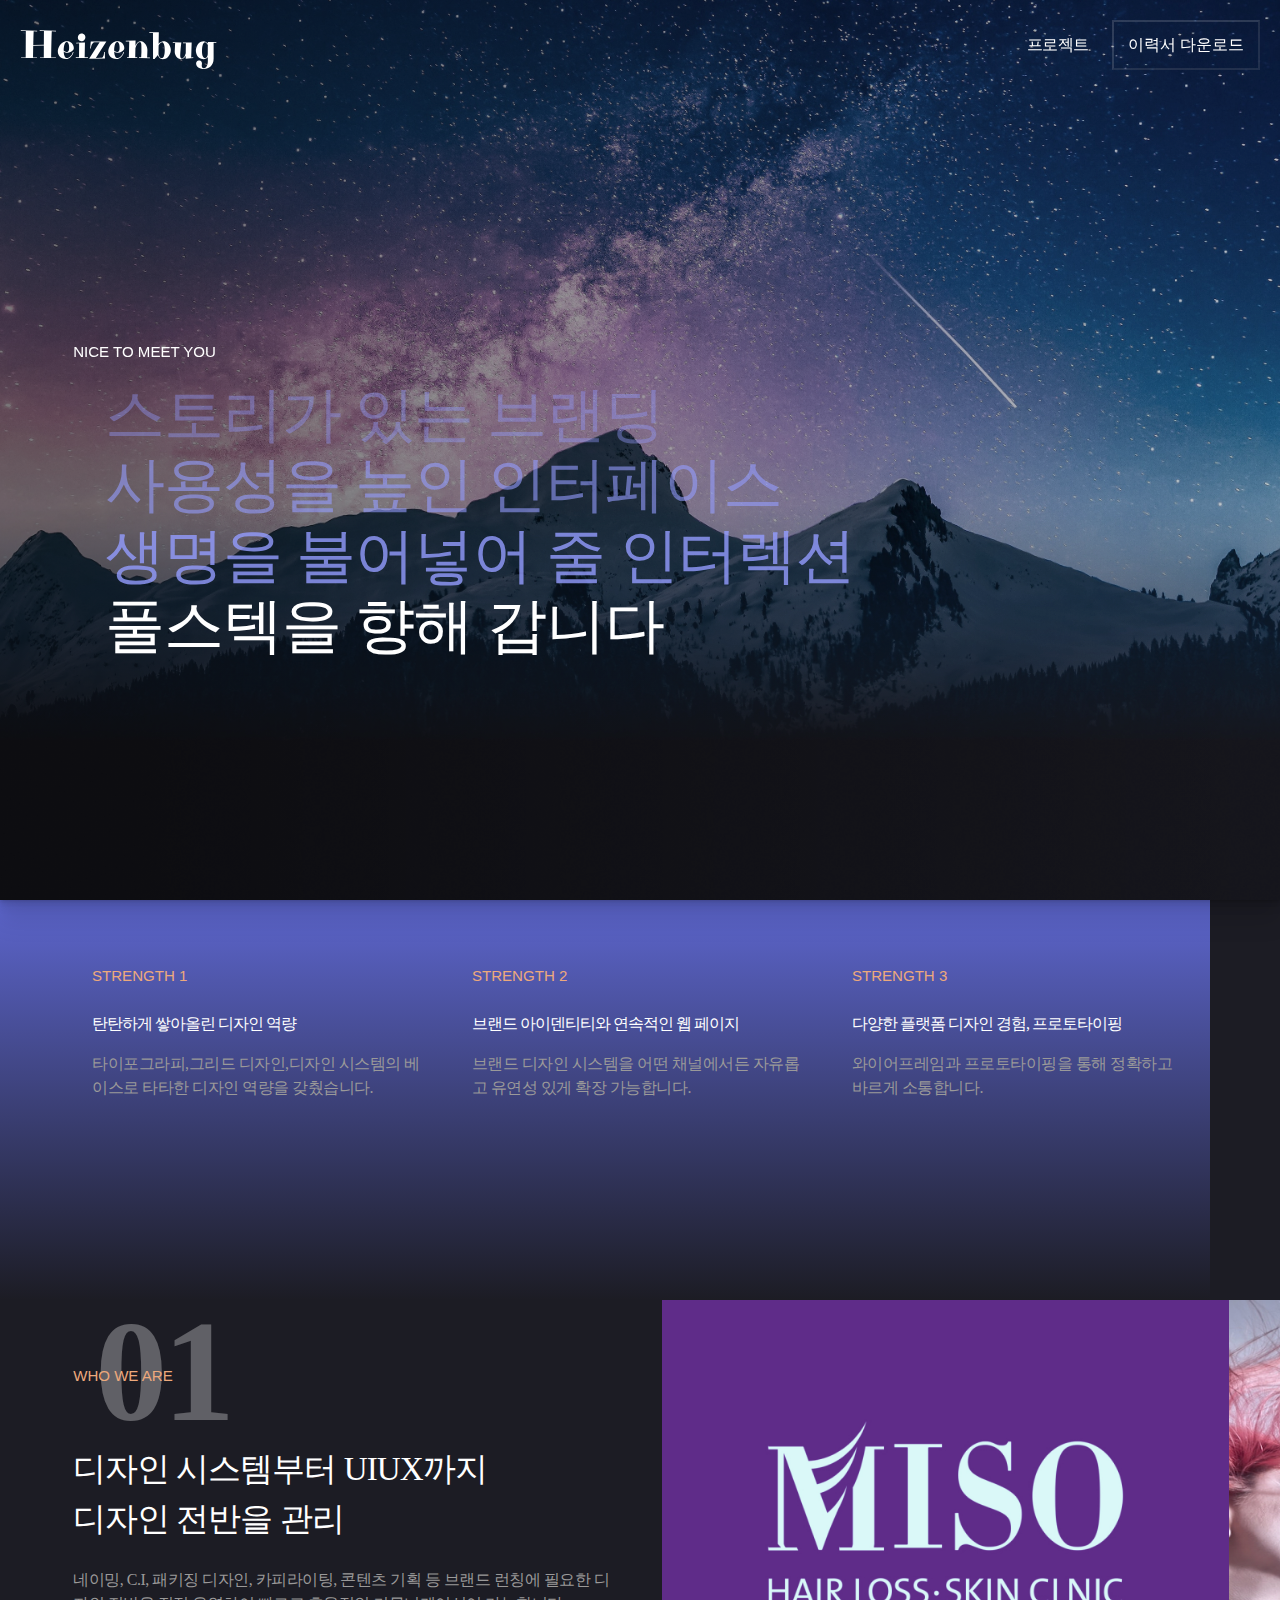
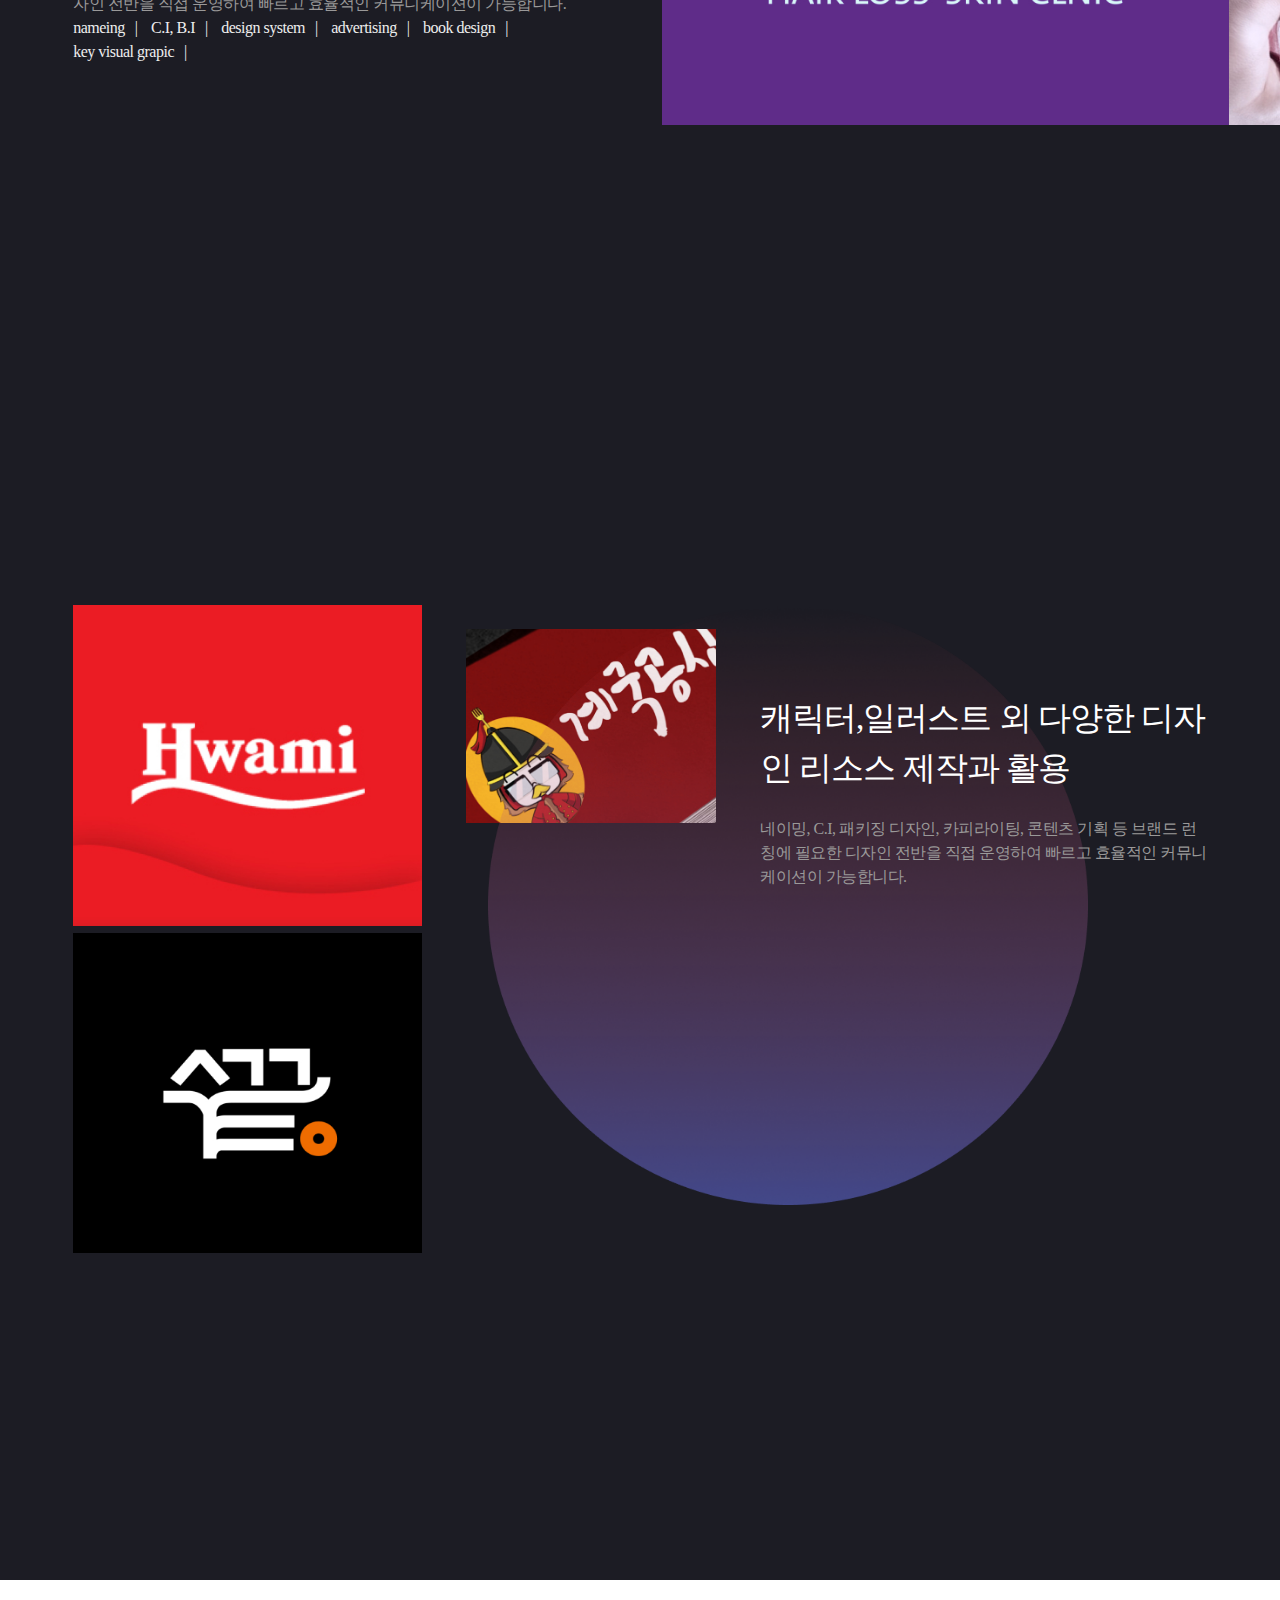
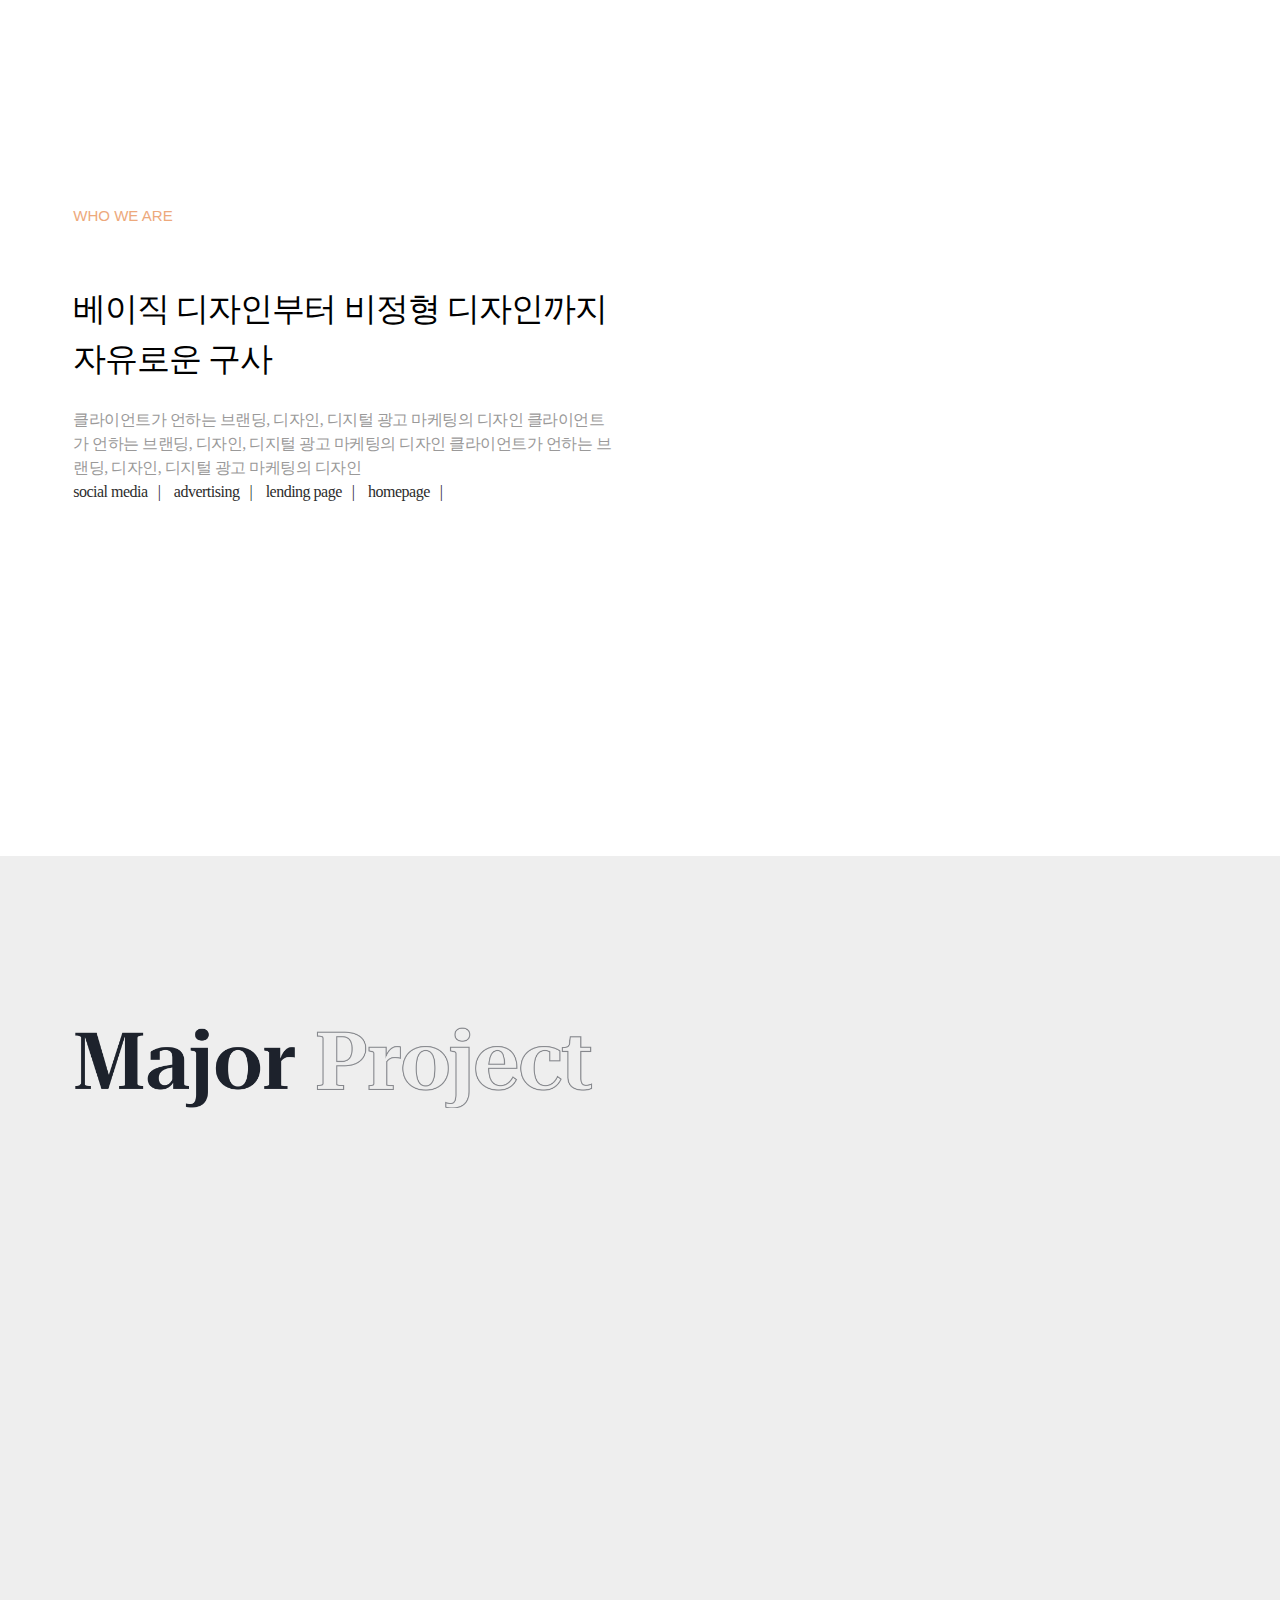
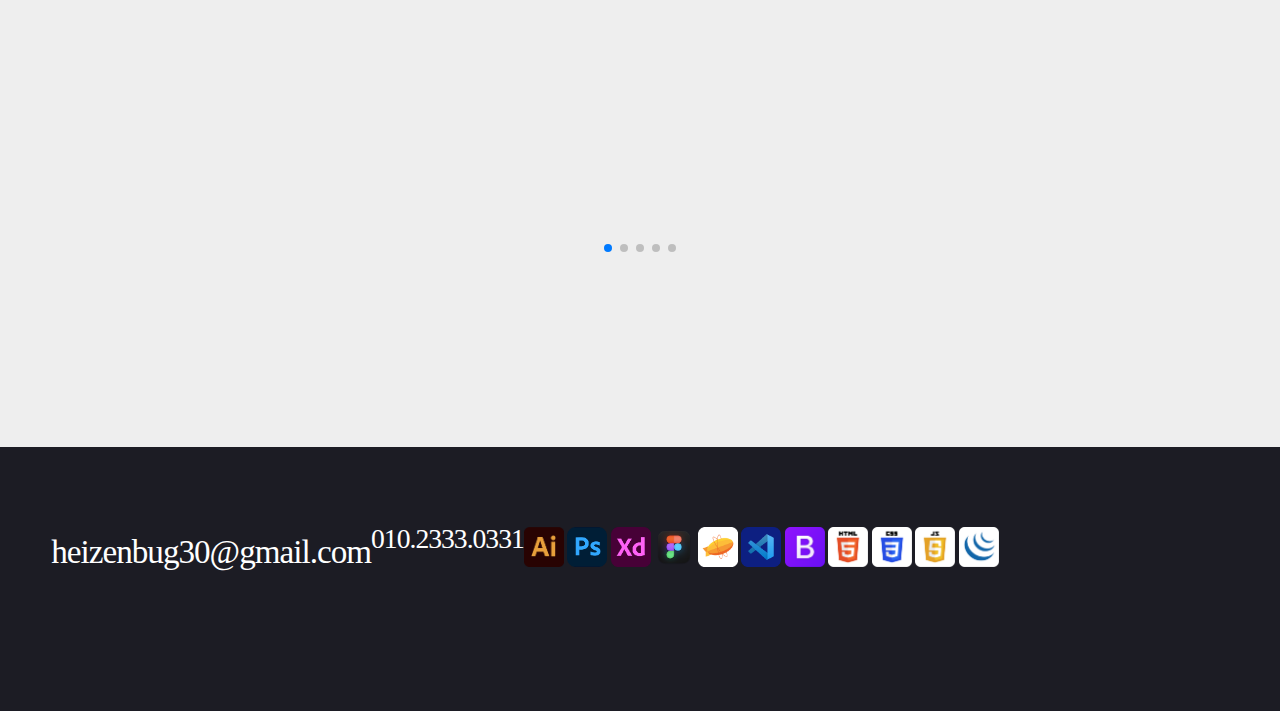
==== commit ac36c4aa: "Update index.html" ====
--- a/index.html
+++ b/index.html
@@ -148,7 +148,7 @@
 			</div>
 		</section>
 
-		<!-- storysec2
+		<!-- storysec
 		================================================== -->
 		<section class="storysec">
 			<div class="row">
@@ -183,7 +183,7 @@
 			</div>
 		</section>
 	
-		<!-- storysec-white
+		<!-- storythi
 		================================================== -->
 		<section class="storythi">
 			<div class="storythi-bg"></div>	
@@ -206,7 +206,7 @@
 						</div>
 					</div>
 
-					<div class="column lg-6 md-6 tab-12">
+					<div class="column nonpadding lg-6 md-6 tab-12">
 						<div class="story__contet__img"><img src="./gif/dr-port3.gif" alt=""></div>
 					</div>
 			</div>
@@ -272,20 +272,7 @@
 						<li><img src="./images/ico/jquery.png" alt=""></li>
 					</ul>
 				</div>
-				<!-- 
-				<div class="testyoon">
-					<p>xs한글테스트입니다 qwertasdf</p>
-					<p>sm한글테스트입니다 qwertasdf</p>
-					<p>md h6한글테스트입니다 qwertasdf</p>
-					<p>lg h5한글테스트입니다 qwertasdf</p>
-					<p>xl h4한글테스트입니다 qwertasdf</p>
-					<p>xxl h3한글테스트입니다 qwertasdf</p>
-					<p>xxxl h2한글테스트입니다 qwertasdf</p>
-					<p>xxxxl h1한글테스트입니다 qwertasdf</p>
-					<p>dispaly한글테스트입니다 qwertasdf</p>
-				</div> -->
 		</div>
-
 	</footer>
 
 	<!-- jQuery 불러오기 -->
--- a/css/main.css
+++ b/css/main.css
@@ -21,6 +21,98 @@
 }
 section.about p {
     color:var(--color-gray-13);
+}
+
+ 
+/* ===================================================================
+ * # project
+ *
+ *
+ * ------------------------------------------------------------------- */
+.project{
+	color: #eee;
+	margin-bottom: var(--vspace-1);
+	font-family: var(--font-3);
+}
+
+.project li{
+margin-right: 1rem;
+display: inline-block;
+}
+
+.project li::after{
+	content: '|';
+	padding-left: 1rem;
+}
+
+.project li:last-child::after(){
+	content:none;
+}
+
+.desktop{
+	display: block;
+}
+
+.mobile{
+	display: none;
+}
+
+@media screen and (max-width: 768px) {
+
+
+.desktop{
+	display: none;
+}
+.mobile{
+	display: block;
+}
+
+}
+
+
+/* ===================================================================
+ * # section-header
+ *
+ *
+ * ------------------------------------------------------------------- */
+
+ .section-header {
+    padding-top   : var(--vspace-2_5);
+    margin-bottom : var(--vspace-1_75);
+    position      : relative;
+	font-size: large;
+}
+
+.text-pretitle {
+	font-family: var(--font-2);
+	font-weight: 400;
+	font-size: var(--text-sm);
+	text-transform: uppercase;
+	letter-spacing: 0px;
+	color: var(--color-1);
+}
+
+.section-header__pretitle{
+    z-index  : 1;
+    position : absolute;
+	top:0;
+}
+
+.section-header__pretitle {
+    margin-bottom : var(--vspace-1_5);
+}
+
+.section-header::before {
+    content        : attr(data-num);
+    font-family    : var(--font-3);
+    font-weight    : 600;
+    font-size      : 8em;
+    letter-spacing : -0.03em;
+    line-height    : 1;
+    color          : rgba(255, 255, 255, 0.3);
+    position       : absolute;
+    top            : 0;
+    left           : var(--gutter);
 }
 
 
@@ -588,6 +680,12 @@
  * ------------------------------------------------------------------- */
 .storythi{
 	background-color: #fff;
+	position: relative;
+	height:100%
+}
+
+.storythi .section-header{	
+	color: var(--color-gray-3);
 }
 
 .storythi h2{
@@ -600,58 +698,41 @@
 	background-repeat: no-repeat;
 	background-position: center;
 	background-size: cover;
-	width: calc(400 - 10%);
+	width: 20%;
 	height: calc(300 - 10%);
-	position: relative;
-	top: -200px;
-	left: 50px;
+	position: absolute;
+	top: -10vh;
+	left: -10vw;
 	z-index: 9999;
 } 
 
-
+.storythi .project{
+	color: var(--color-gray-18);
+}
 
 @media screen and (max-width: 786px){ 
-	.storysec-bg{
-		width: 70vw;
-		height: 50vw;
-		position: relative;
-		left: -5vw;
-	}
-}
-
-.storysec .section-header{
-	color: var(--color-gray-18);
-	color: var(--color-gray-3);
-	position: relative;
-	top: 20px;
-}
-
-p{
+	p{
 	padding-bottom: var(--vspace-1);
-}
-
-.storysec .project{
-	color: var(--color-gray-18);
-}
-
-.storysec .story__contet__img img {
+	}
+
+	.storythi .story__contet__img img {
 	width: 100%;
 	}
 
-	.storysec-bg{
-		display: block;
-		background-image: url(../images/storyfirsbg.jpg);
-		background-repeat: no-repeat;
-		background-position: center;
-		background-size: cover;
-		width: 50vw;
-		height: 300px;
-		position: relative;
-		top: -200px;
-		z-index: 9999;
+	.storythi-bg{
+	display: block;
+	background-image: url(../images/storyfirsbg.jpg);
+	background-repeat: no-repeat;
+	background-position: center;
+	background-size: cover;
+	width: 20%;
+	height: auto;
+	position: absolute;
+	top:-10vw;
+	left: -10vw;
+	z-index: 9999;
 	} 
-	
-
+}	
 
 /* ===================================================================
  * # wid
@@ -665,7 +746,6 @@
 
 .wid img{
 	width: 52rem;
-
 }
 
 /* ===================================================================
@@ -817,107 +897,4 @@
 
 
 
- 
-/* ===================================================================
- * # project
- *
- *
- * ------------------------------------------------------------------- */
-.line{
-	display: block;
-	position: relative;
-	border-bottom: #D9D9D9 0.5px solid;
-	width:200%;
-	height: ver(--vspace-1);
-	left: -100%;
-	opacity: 0.3;
-}
-
-.project{
-	color: #eee;
-	margin-bottom: var(--vspace-1);
-	font-family: var(--font-3);
-}
-
-
-
-.project li{
-margin-right: 1rem;
-display: inline-block;
-}
-
-.project li::after{
-	content: '|';
-	padding-left: 1rem;
-}
-.project li:last-child::after(){
-	content:none;
-}
-
-.desktop{
-	display: block;
-}
-
-.mobile{
-	display: none;
-}
-
-@media screen and (max-width: 768px) {
-
-.line{
-	display: none;
-}
-.desktop{
-	display: none;
-}
-.mobile{
-	display: block;
-}
-
-}
-
-
-/* ===================================================================
- * # section-header
- *
- *
- * ------------------------------------------------------------------- */
-
- .section-header {
-    padding-top   : var(--vspace-2_5);
-    margin-bottom : var(--vspace-1_75);
-    position      : relative;
-	font-size: large;
-}
-
-.text-pretitle {
-	font-family: var(--font-2);
-	font-weight: 400;
-	font-size: var(--text-sm);
-	text-transform: uppercase;
-	letter-spacing: 0px;
-	color: var(--color-1);
-}
-
-.section-header__pretitle{
-    z-index  : 1;
-    position : absolute;
-	top:0;
-}
-
-.section-header__pretitle {
-    margin-bottom : var(--vspace-1_5);
-}
-
-.section-header::before {
-    content        : attr(data-num);
-    font-family    : var(--font-3);
-    font-weight    : 600;
-    font-size      : 8em;
-    letter-spacing : -0.03em;
-    line-height    : 1;
-    color          : rgba(255, 255, 255, 0.3);
-    position       : absolute;
-    top            : 0;
-    left           : var(--gutter);
-}
+
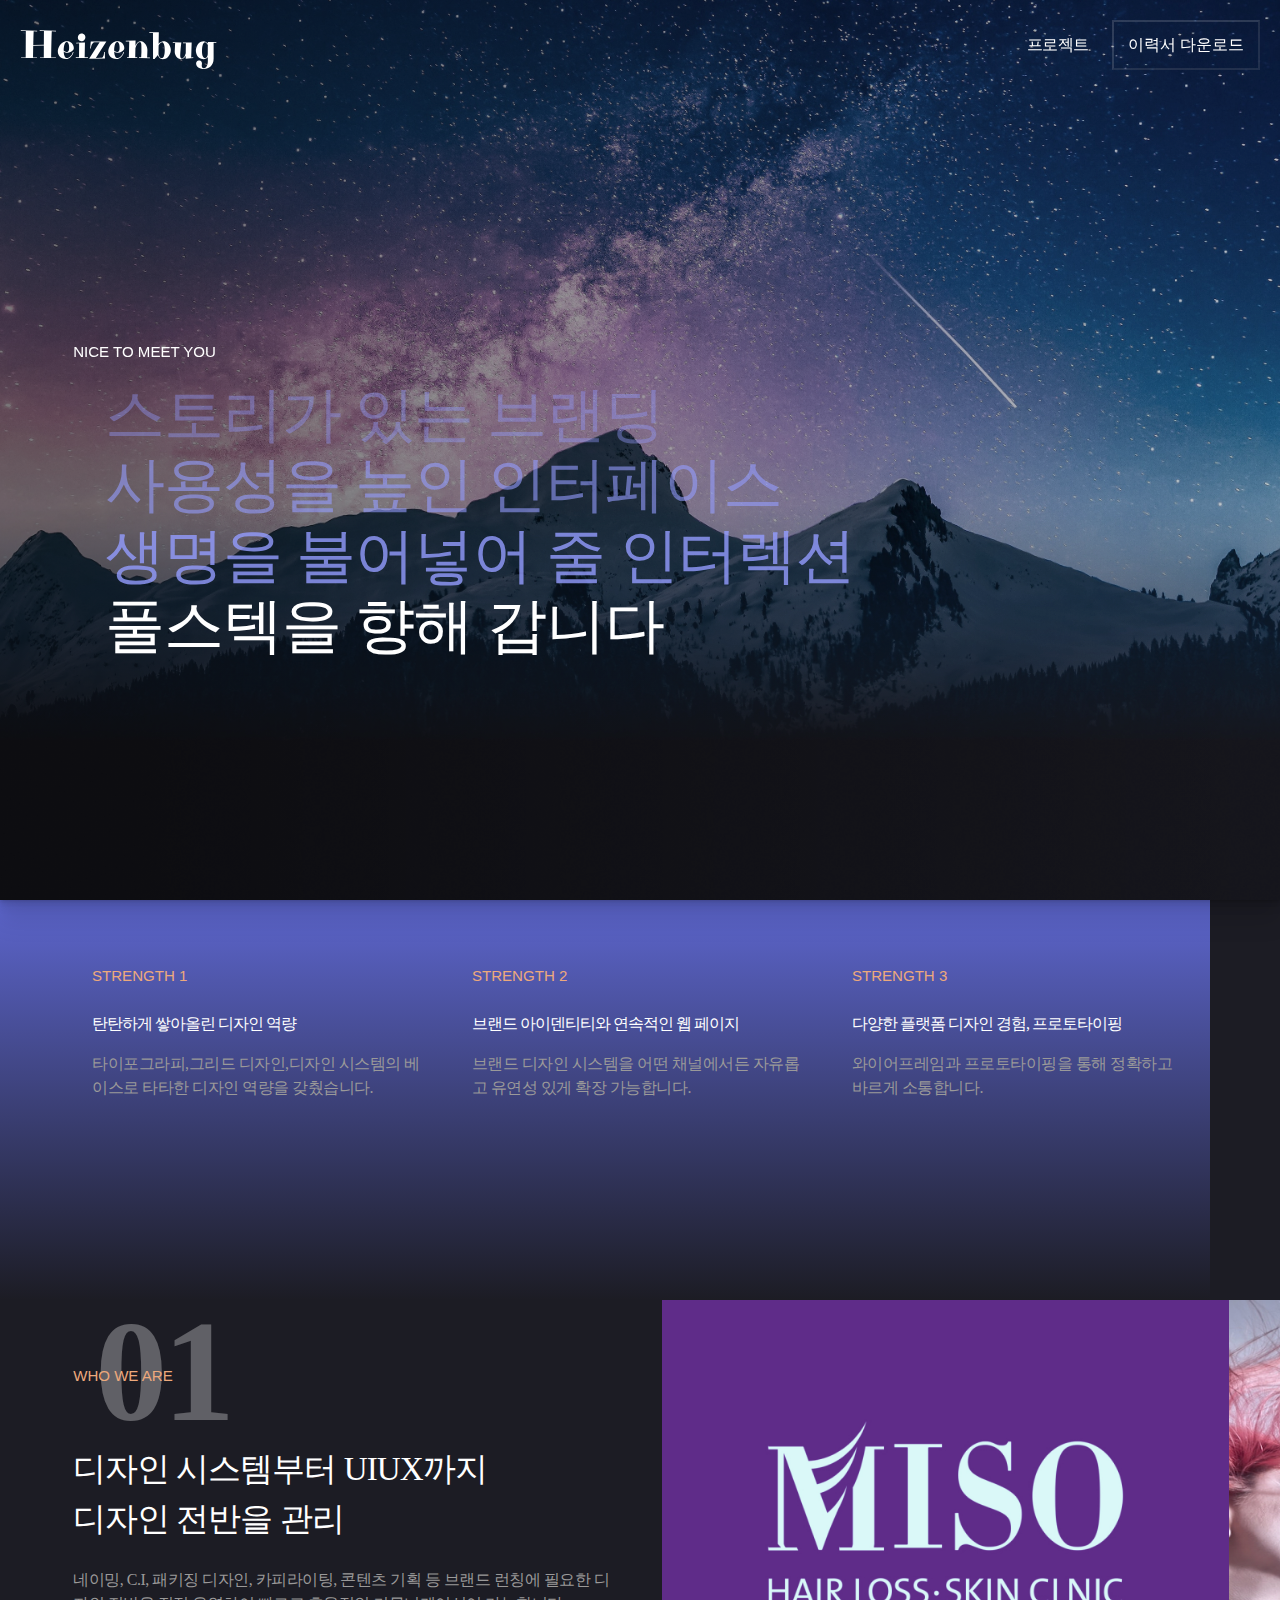
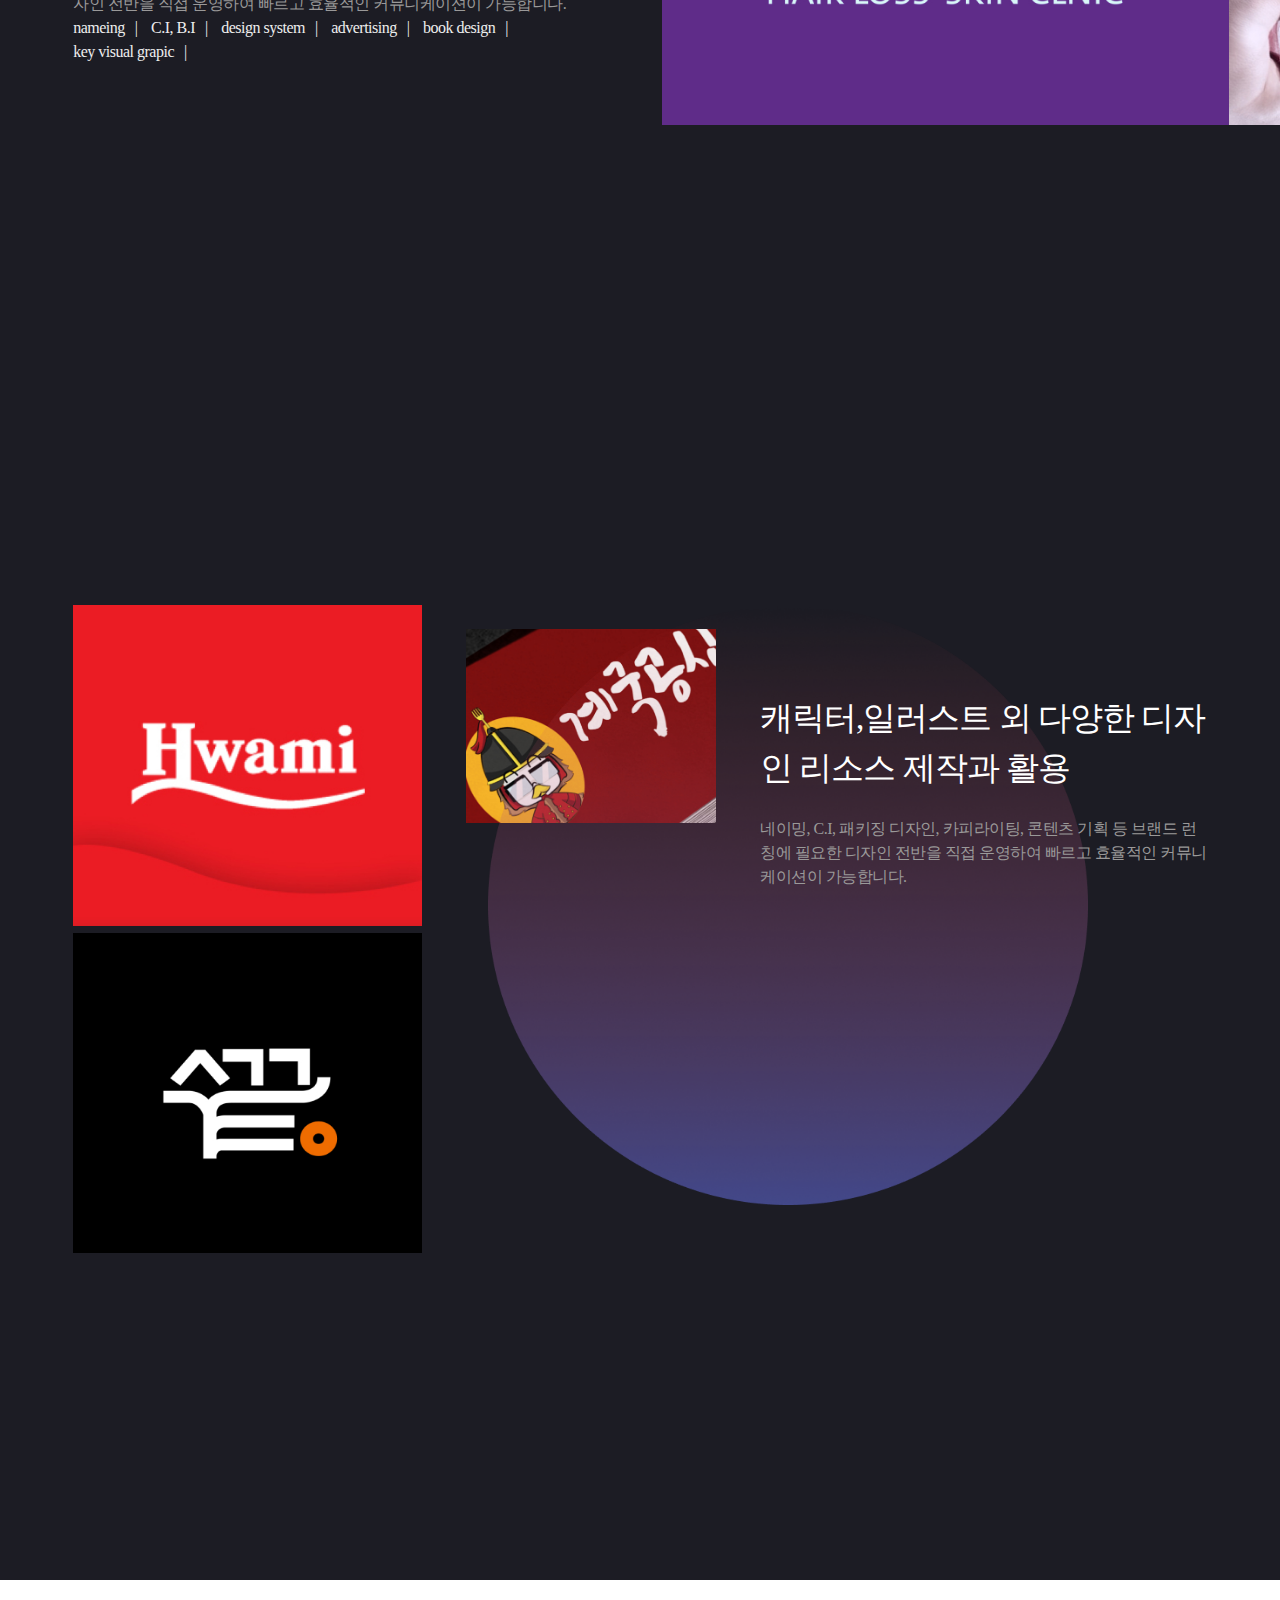
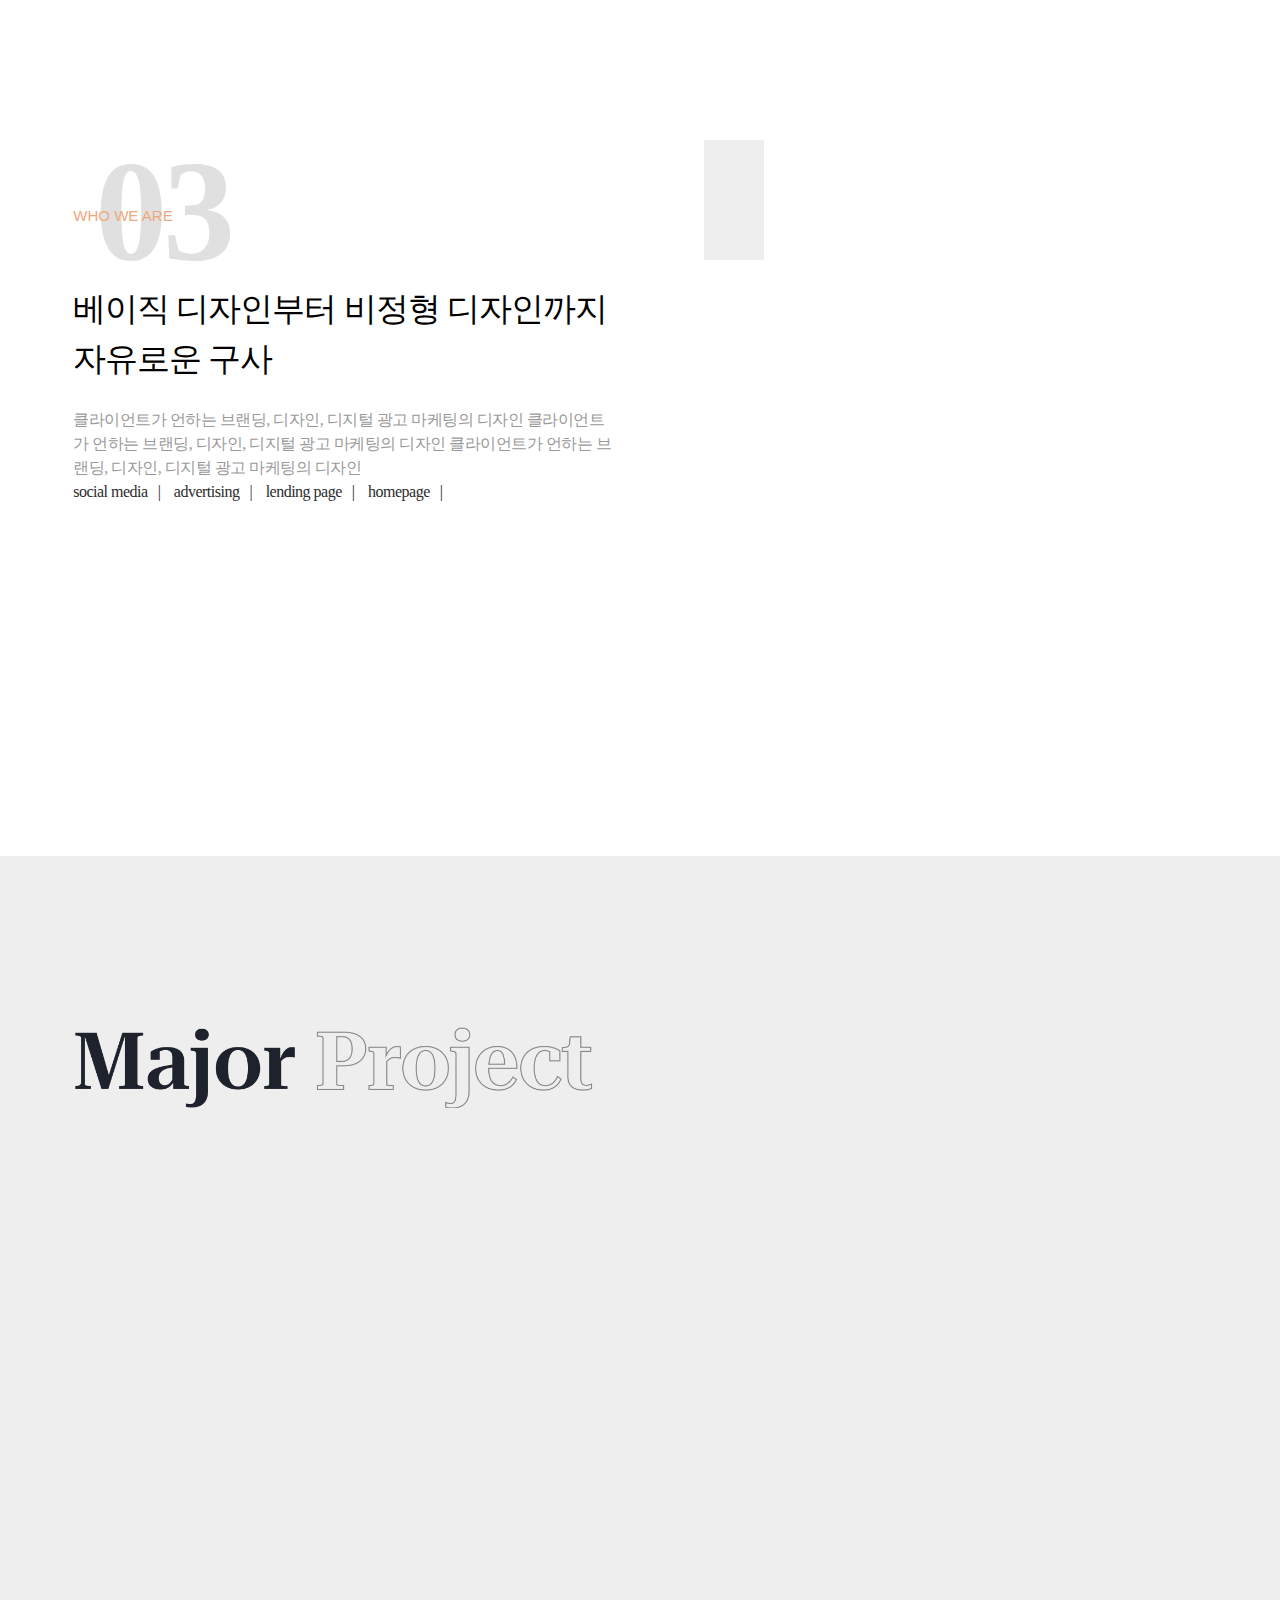
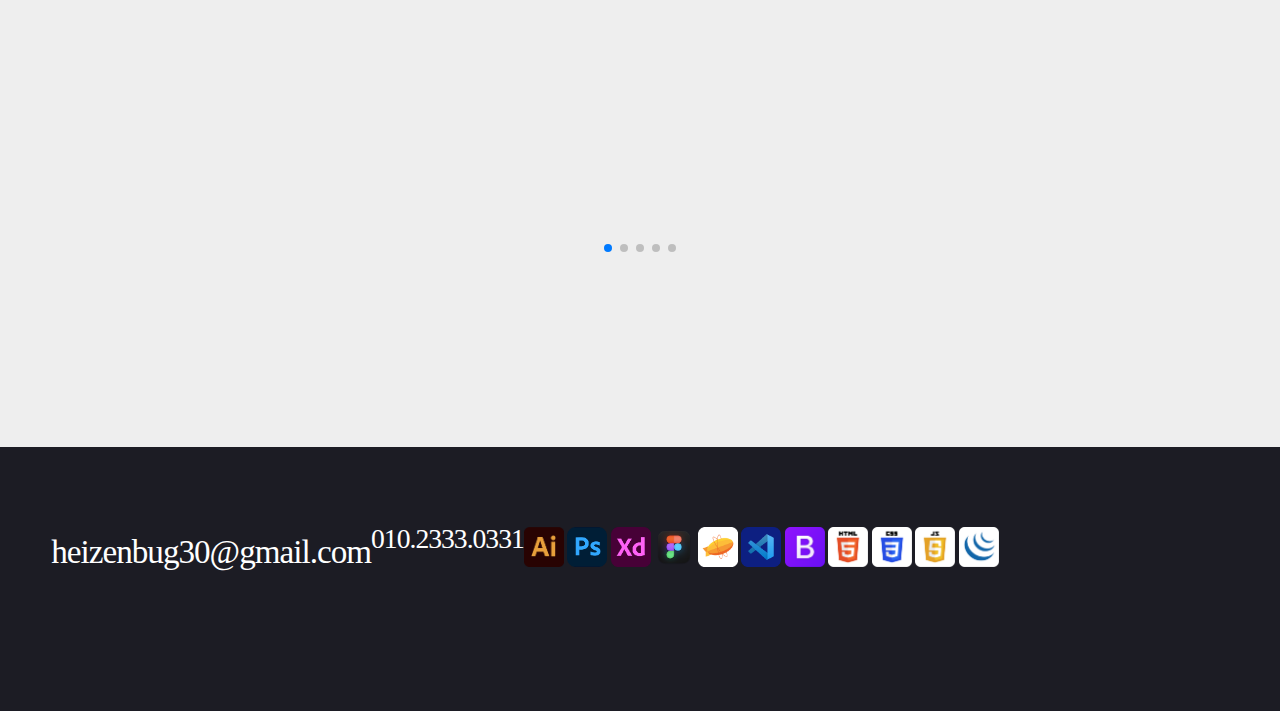
==== commit b4dc86e6: "Update index.html" ====
--- a/index.html
+++ b/index.html
@@ -43,9 +43,8 @@
 		<div class="header-wrap">
 			<h1><a href="#"><img src="./assets/logoheizenbug.svg" alt=""></a></h1>
 			<nav class="main-navigation">
-				<!-- <a href="#">디자인스낵</a> -->
-				<!-- <a href="#"></a> -->
-				<a href="#">프로젝트</a>
+
+				<a href="./project.html">프로젝트</a>
 				<div class="s-intro__notify">
 					<button type="button" class="btn--stroke btn--small ss-modal-trigger">
 						이력서 다운로드
--- a/css/main.css
+++ b/css/main.css
@@ -671,8 +671,6 @@
 	}
 }
 
-
-
 /* ===================================================================
  * # storythi
  *
@@ -683,56 +681,31 @@
 	position: relative;
 	height:100%
 }
-
-.storythi .section-header{	
-	color: var(--color-gray-3);
-}
-
+.storythi .section-header::before{	
+	color: #e0e0e0 !important;
+}
 .storythi h2{
 	color: #000;
-}
-
- .storythi-bg{
-	display: block;
-	background-image: url(../images/storyfirsbg.jpg);
-	background-repeat: no-repeat;
-	background-position: center;
-	background-size: cover;
-	width: 20%;
-	height: calc(300 - 10%);
-	position: absolute;
-	top: -10vh;
-	left: -10vw;
-	z-index: 9999;
 } 
-
 .storythi .project{
 	color: var(--color-gray-18);
+}
+.nonpadding{
+	padding: 0px;
+}
+.storythi img{
+	padding: 6rem 3rem;
+	background-color: #eee;
+	width: 110%;
+	position: relative;
+	right: -5vw;
 }
 
 @media screen and (max-width: 786px){ 
 	p{
 	padding-bottom: var(--vspace-1);
-	}
-
-	.storythi .story__contet__img img {
-	width: 100%;
-	}
-
-	.storythi-bg{
-	display: block;
-	background-image: url(../images/storyfirsbg.jpg);
-	background-repeat: no-repeat;
-	background-position: center;
-	background-size: cover;
-	width: 20%;
-	height: auto;
-	position: absolute;
-	top:-10vw;
-	left: -10vw;
-	z-index: 9999;
-	} 
-}	
+	}	
+}
 
 /* ===================================================================
  * # wid
@@ -861,40 +834,4 @@
 
  .tool ul li img{
 	width: 100%;
- }
-
-
- /* # test */
- .testyoon p:nth-child(1) {
-	font-size: var( --text-xs );
-}
-.testyoon p:nth-child(2) {
-	font-size: var( --text-sm );
-}
-.testyoon p:nth-child(3) {
-	font-size: var( --text-md );
-}
-.testyoon p:nth-child(4) {
-	font-size: var( --text-lg );
-}
-.testyoon p:nth-child(5) {
-	font-size: var( --text-xl );
-}
-.testyoon p:nth-child(6) {
-	font-size: var( --text-xxl );
-}
-.testyoon p:nth-child(7) {
-	font-size: var( --text-xxxl );
-}
-.testyoon p:nth-child(8) {
-	font-size: var( --text-xxxxl );
-}
-.testyoon p:nth-child(9) {
-	display: block;
-	font-size: var( --text-display-1 );
-}
-
-
-
-
-
+ }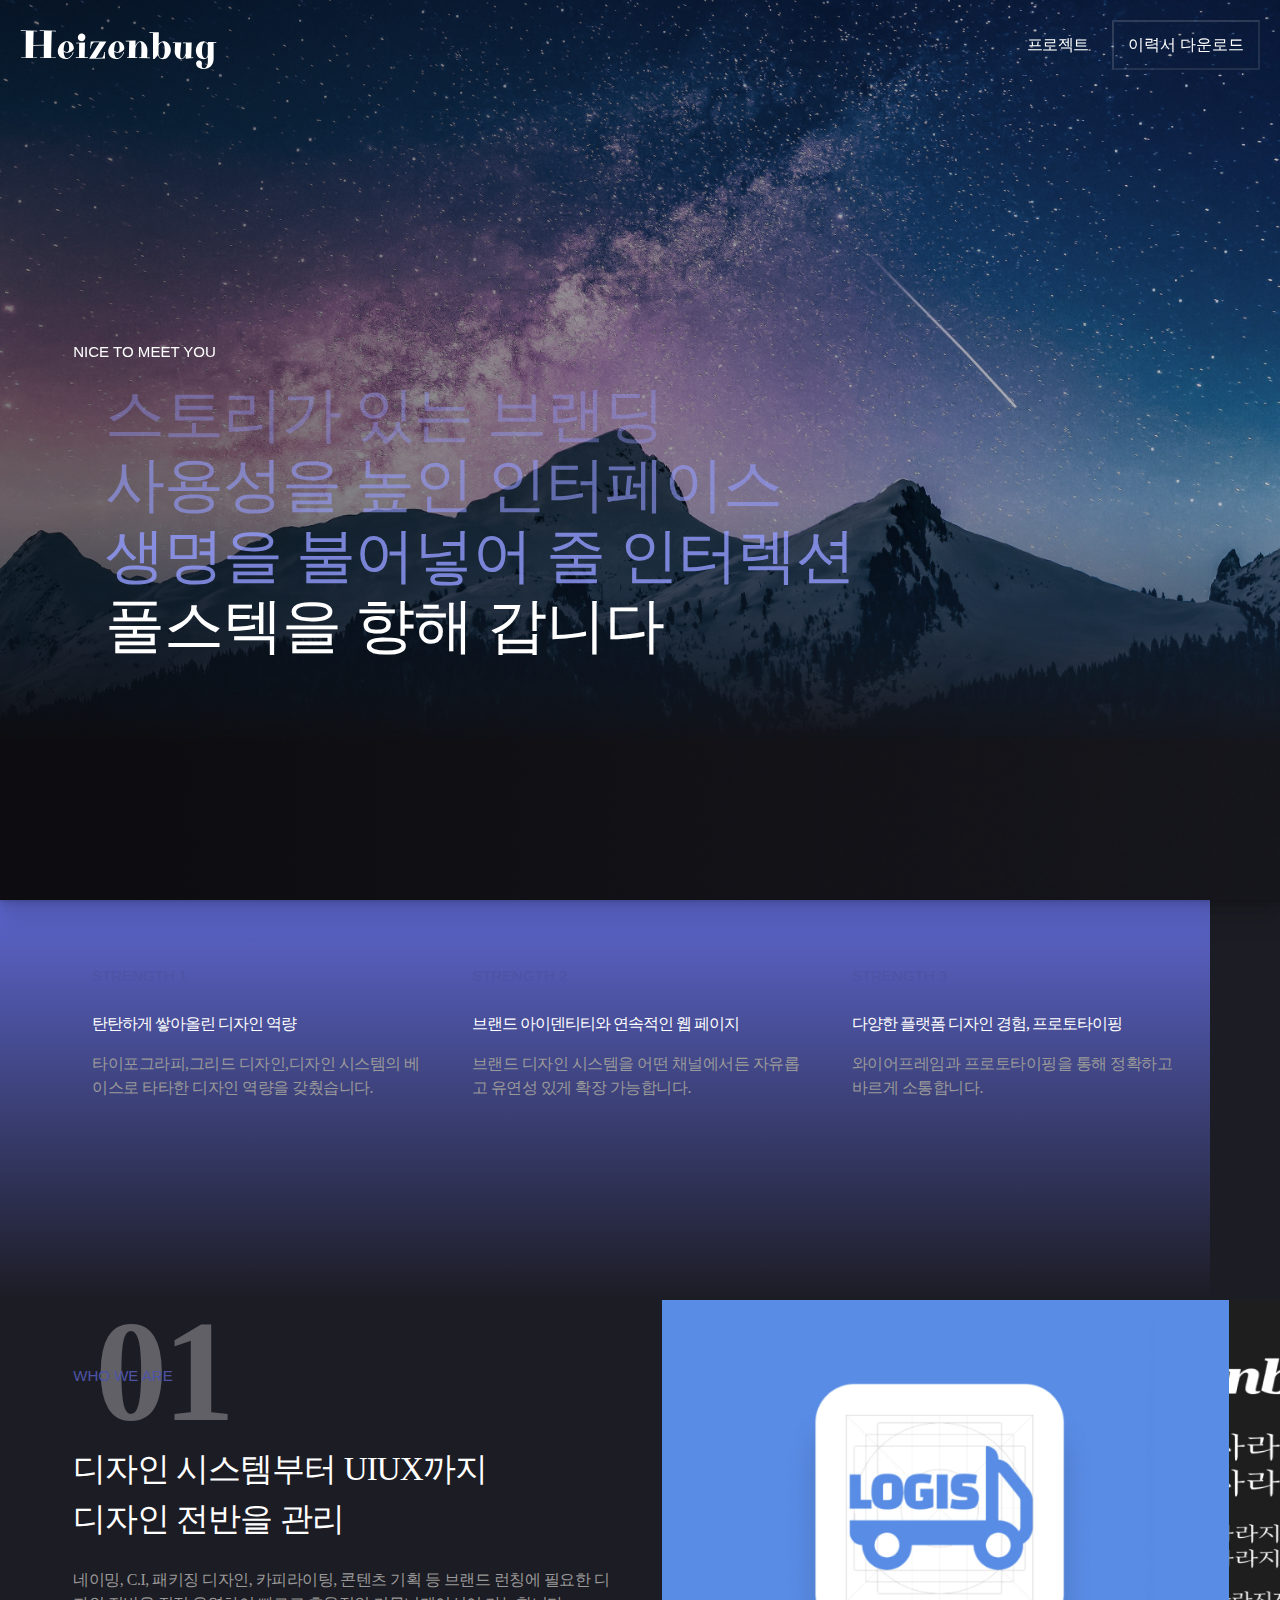
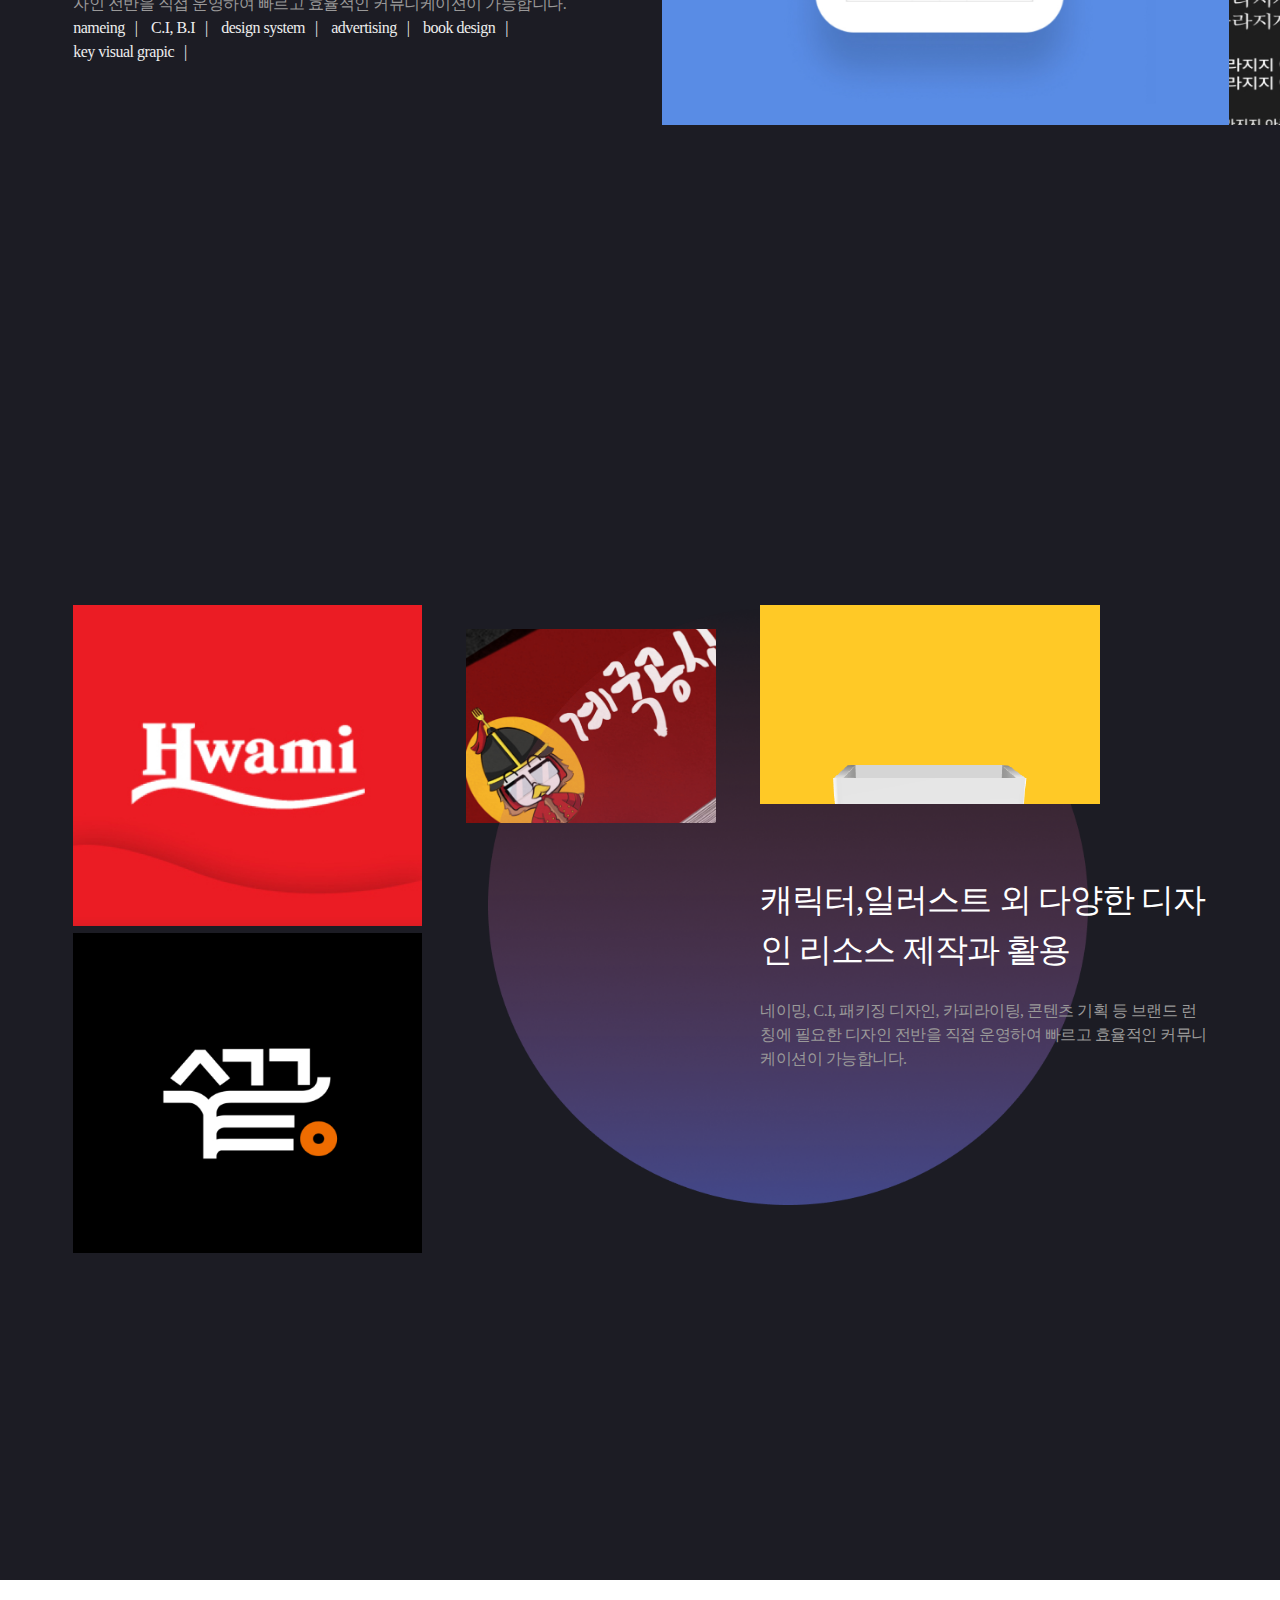
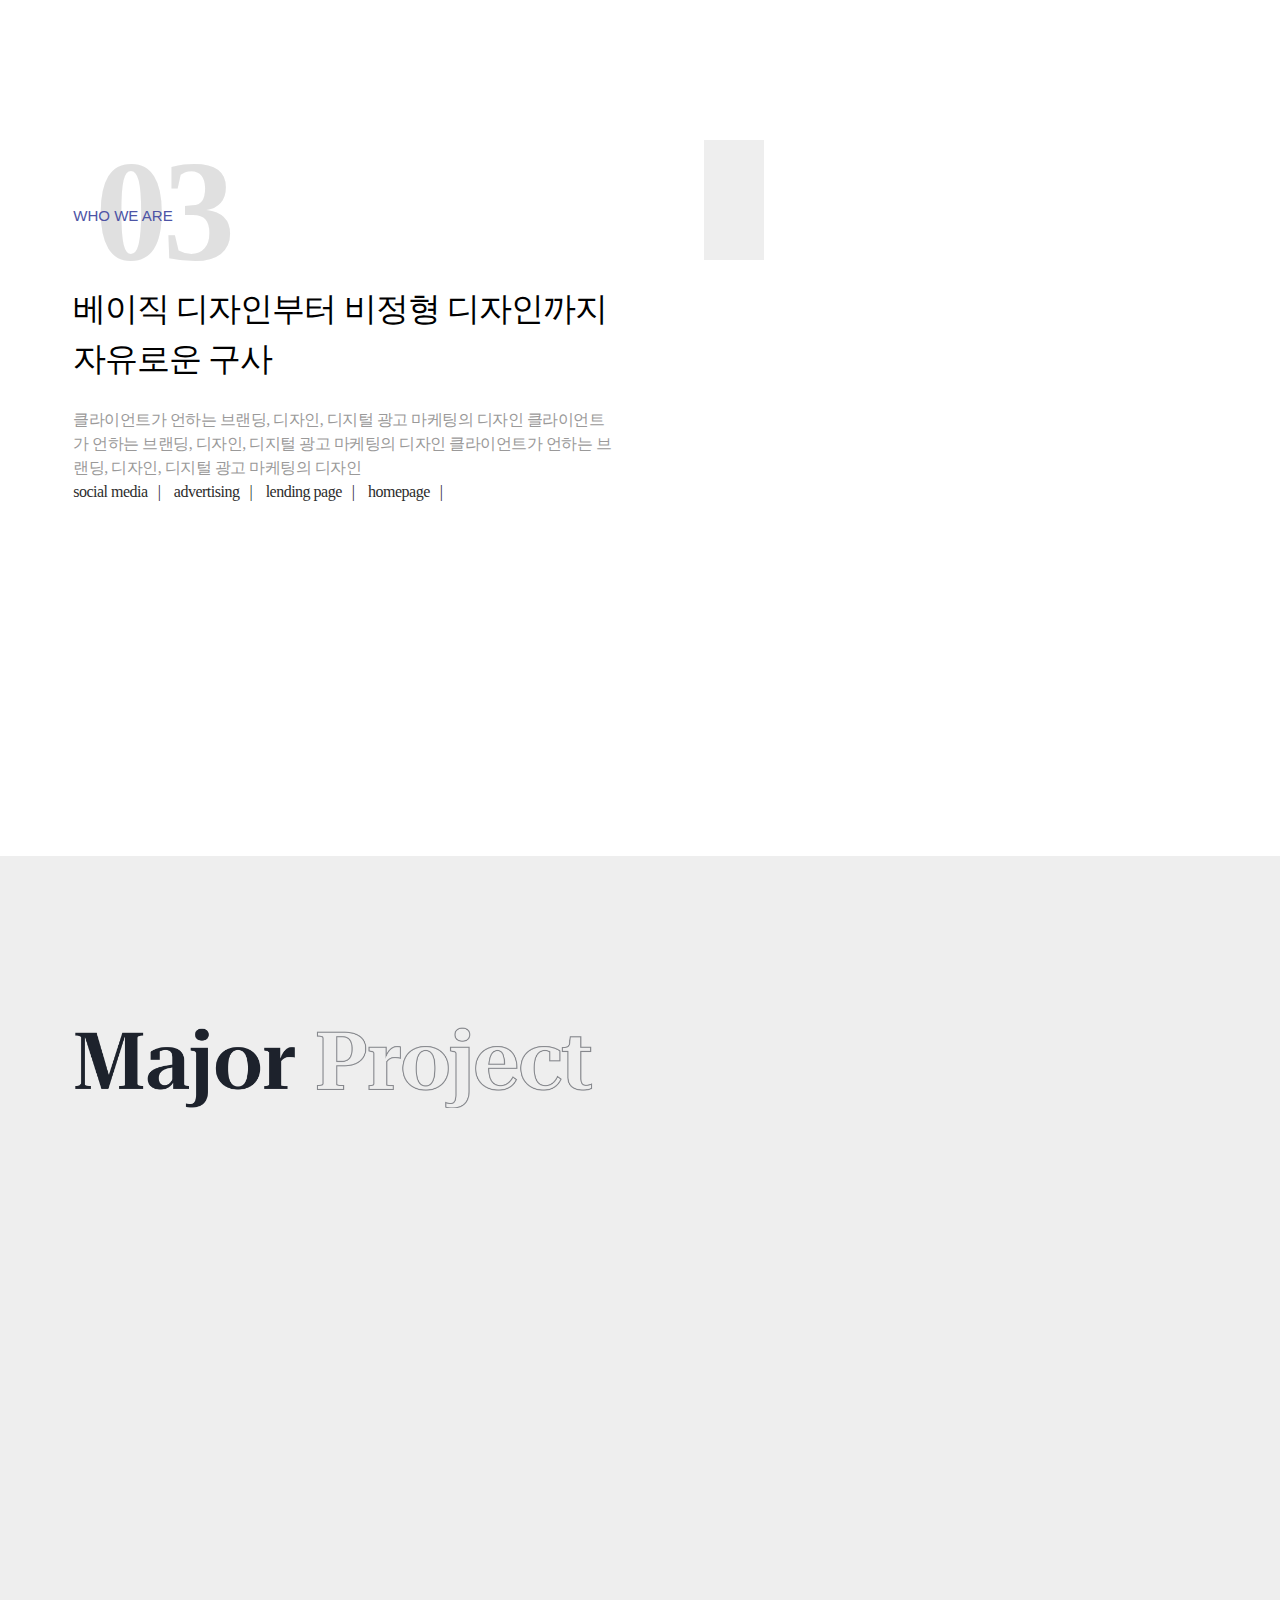
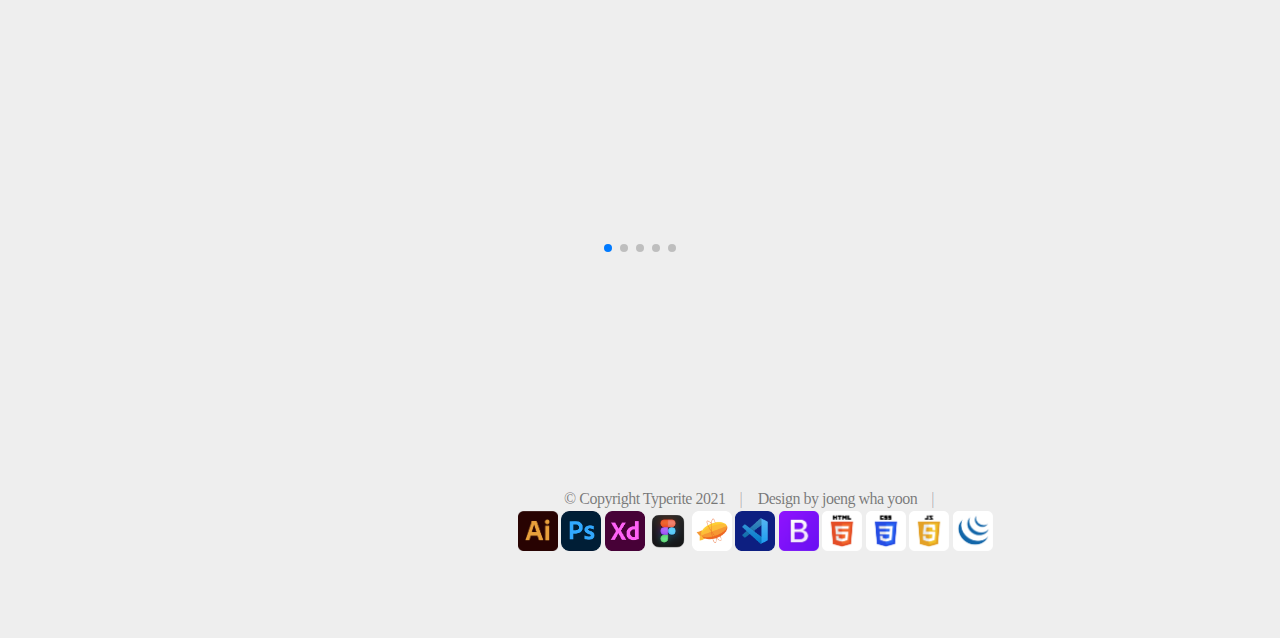
==== commit 5d8eb9b6: "Update index.html" ====
--- a/index.html
+++ b/index.html
@@ -44,7 +44,7 @@
 			<h1><a href="#"><img src="./assets/logoheizenbug.svg" alt=""></a></h1>
 			<nav class="main-navigation">
 
-				<a href="./project.html">프로젝트</a>
+				<a href="yoonproject2/project.html">프로젝트</a>
 				<div class="s-intro__notify">
 					<button type="button" class="btn--stroke btn--small ss-modal-trigger">
 						이력서 다운로드
@@ -252,27 +252,37 @@
       });
     </script>
 
-	<footer>
-		<div class="row">
-				<h2>heizenbug30@gmail.com</h2>
-				<h3>010.2333.0331</h3>
-				<div class="tool">
-					<ul>
-						<li><img src="./images/ico/./ai.png" alt=""></li>
-						<li><img src="./images/ico/./ps.png" alt=""></li>
-						<li><img src="./images/ico/xd.png" alt=""></li>
-						<li><img src="./images/ico/./fig.png" alt=""></li>
-						<li><img src="./images/ico/./zep.png" alt=""></li>
-						<li><img src="./images/ico/./vs.png" alt=""></li>
-						<li><img src="./images/ico/boo.jpg" alt=""></li>
-						<li><img src="./images/ico/html.png" alt=""></li>
-						<li><img src="./images/ico/css.png" alt=""></li>
-						<li><img src="./images/ico/js.png" alt=""></li>
-						<li><img src="./images/ico/jquery.png" alt=""></li>
-					</ul>
-				</div>
-		</div>
-	</footer>
+	<!-- footer
+        ================================================== -->
+        <footer class="s-footer">
+            <div class="row">
+                <div class="column large-full footer__content">
+                    <div class="footer__copyright">
+                        <span>© Copyright Typerite 2021</span> 
+                        <span>Design by joeng wha yoon</a></span>
+						<div class="tool">
+							<ul>
+								<li><img src="./images/ico/./ai.png" alt=""></li>
+								<li><img src="./images/ico/./ps.png" alt=""></li>
+								<li><img src="./images/ico/xd.png" alt=""></li>
+								<li><img src="./images/ico/./fig.png" alt=""></li>
+								<li><img src="./images/ico/./zep.png" alt=""></li>
+								<li><img src="./images/ico/./vs.png" alt=""></li>
+								<li><img src="./images/ico/boo.jpg" alt=""></li>
+								<li><img src="./images/ico/html.png" alt=""></li>
+								<li><img src="./images/ico/css.png" alt=""></li>
+								<li><img src="./images/ico/js.png" alt=""></li>
+								<li><img src="./images/ico/jquery.png" alt=""></li>
+							</ul>
+						</div>
+                    </div>
+                </div>
+            </div>
+
+            <div class="go-top">
+                <a class="smoothscroll" title="Back to Top" href="#top"></a>
+            </div>
+        </footer>
 
 	<!-- jQuery 불러오기 -->
 	<script src="js/jquery-3.6.0.min.js"></script>
--- a/css/main.css
+++ b/css/main.css
@@ -188,7 +188,9 @@
 
 button.btn--stroke:focus,
 button.btn--stroke:hover {
-    border : 1px solid rgba(0, 0, 0, .25);
+/*     border : 1px solid rgba(0, 0, 0, .25); */
+	color:  var(--color-1);
+	cursor: pointer;
 }
 
 .text-wrap {
@@ -263,14 +265,17 @@
 		background-size: contain;
 	}
 
-	.more-btn .icon.active {
+	.more-btn.active .icon {
+		/* 모바일활성 .active 꼭 붙여쓰기 */
 		background: url(../assets/icon-close.svg)no-repeat center;
 	}
 
-	.main-navigation {
-		position: fixed;
+	.main-navigation {		
+		position: fixed;/* 배경스크롤방지 */
 		top: 0;
-		left: 0;
+		right: 0;
+		transform: translateX(100%);
+		/* left: 0;이 맞지만 애니메이션 적용 */
 		padding: 80px 0;
 		width: 100%;
 		height: 100vh;
@@ -280,8 +285,12 @@
 	}
 
 	.main-navigation.active {
+		/* 모바일활성 .active 꼭 붙여쓰기 */
 		display: block;
 		opacity: 1;
+		transform: translateX(0);
+		transition: 0.3s;
+
 	}
 
 	.main-navigation a {
@@ -290,7 +299,6 @@
 	}
 }
 
-@import url(./reset2.css);
 
 /* ===================================================================
  * # INTRO
@@ -804,29 +812,68 @@
 		  }
 	  }
 
+
 /* ===================================================================
  * # footer
  *
  *
  * ------------------------------------------------------------------- */
-
- footer{
-		/* background-color: var(--color-1); */
-		padding-top: var(--vspace-2_5);
-		padding-bottom: var(--vspace-2_5);
-		
- }
-
- footer h2{
-	margin-top: 0px;
-	margin-bottom: 0px;
- }
-
- footer h3{
-	margin-top: 0px;
-	margin-bottom: var(--vspace-2_5);
- }
-
+ .s-footer {
+	padding-left: 330px;
+	padding-right: 100px;
+	max-width: 2140px;
+	background-color: #eee;
+  }
+
+  .s-footer {
+	padding-top: 4rem;
+	padding-bottom: 8rem;
+	font-size: 1.6rem;
+	line-height: 2.4rem;
+	color: rgba(0, 0, 0, 0.5);
+	text-align: center;
+  }
+  
+  .s-footer a {
+	color: #000000;
+  }
+  
+  .footer__copyright span {
+	display: inline-block;
+  }
+  
+  .footer__copyright span::after {
+	content: "|";
+	display: inline-block;
+	padding: 0 1.2rem 0 1.4rem;
+	color: rgba(0, 0, 0, 0.3);
+  }
+  
+  .footer__copyright span:last-child::after {
+	display: none;
+  }
+
+  @media screen and (max-width:1600px) {
+	.s-footer {
+	  /* padding-left: 320px; */
+	}
+  }
+  
+  @media screen and (max-width:1200px) {
+	.s-footer {
+	  /* padding-left: 290px; */
+	  padding-right: 80px;
+	}
+  }
+  
+  @media screen and (max-width:1100px) {
+	.s-content,
+	.s-footer {
+	  padding-right: 0;
+	  padding-left: 0;
+	}
+}
+  
  .tool ul li{
 	display: inline-block;
 	width: 40px;
@@ -834,4 +881,104 @@
 
  .tool ul li img{
 	width: 100%;
- }+ }
+
+
+ /* ------------------------------------------------------------------- 
+ * ## go to top
+ * ------------------------------------------------------------------- */
+.go-top {
+	z-index: 1;
+	opacity: 0;
+	visibility: hidden;
+	-webkit-transform: translate3d(0, 200%, 0);
+	transform: translate3d(0, 200%, 0);
+	transition: all 0.8s;
+	position: fixed;
+	bottom: 4rem;
+	right: 2rem;
+  }
+  
+  .go-top a,
+  .go-top a:visited {
+	text-decoration: none;
+	border: none;
+	display: block;
+	height: 6rem;
+	width: 6rem;
+	line-height: 6rem;
+	text-align: center;
+	text-transform: uppercase;
+	color: rgba(255, 255, 255, 0.5);
+	transition: all 0.3s;
+	background-image: url(../images/icons/icon-arrow-up.svg);
+	background-color: #000000;
+	background-repeat: no-repeat;
+	background-position: center center;
+	background-size: 7px 14px;
+  }
+  
+  .go-top.link-is-visible {
+	opacity: 1;
+	visibility: visible;
+	-webkit-transform: translate3d(0, 0, 0);
+	transform: translate3d(0, 0, 0);
+  }
+  
+ 
+/* ------------------------------------------------------------------- 
+ * ## animation stuff 
+ * ------------------------------------------------------------------- */
+.animate-this {
+	opacity: 0;
+	visibility: hidden;
+  }
+  
+  .no-js .animate-this,
+  .no-cssanimations .animate-this {
+	opacity: 1;
+	visibility: visible;
+  }
+  
+  .animated {
+	-webkit-animation-duration: 1s;
+	animation-duration: 1s;
+	-webkit-animation-fill-mode: both;
+	animation-fill-mode: both;
+	-webkit-animation-name: fadeInUp;
+	animation-name: fadeInUp;
+  }
+  
+  /* fade in */
+  @-webkit-keyframes fadeInUp {
+	from {
+	  opacity: 0;
+	  visibility: hidden;
+	  -webkit-transform: translate3d(0, 150%, 0);
+	  transform: translate3d(0, 150%, 0);
+	}
+  
+	to {
+	  opacity: 1;
+	  visibility: visible;
+	  -webkit-transform: translate3d(0, 0, 0);
+	  transform: translate3d(0, 0, 0);
+	}
+  
+  }
+  
+  @keyframes fadeInUp {
+	from {
+	  opacity: 0;
+	  visibility: hidden;
+	  -webkit-transform: translate3d(0, 150%, 0);
+	  transform: translate3d(0, 150%, 0);
+	}
+  
+	to {
+	  opacity: 1;
+	  visibility: visible;
+	  -webkit-transform: translate3d(0, 0, 0);
+	  transform: translate3d(0, 0, 0);
+	}  
+  }
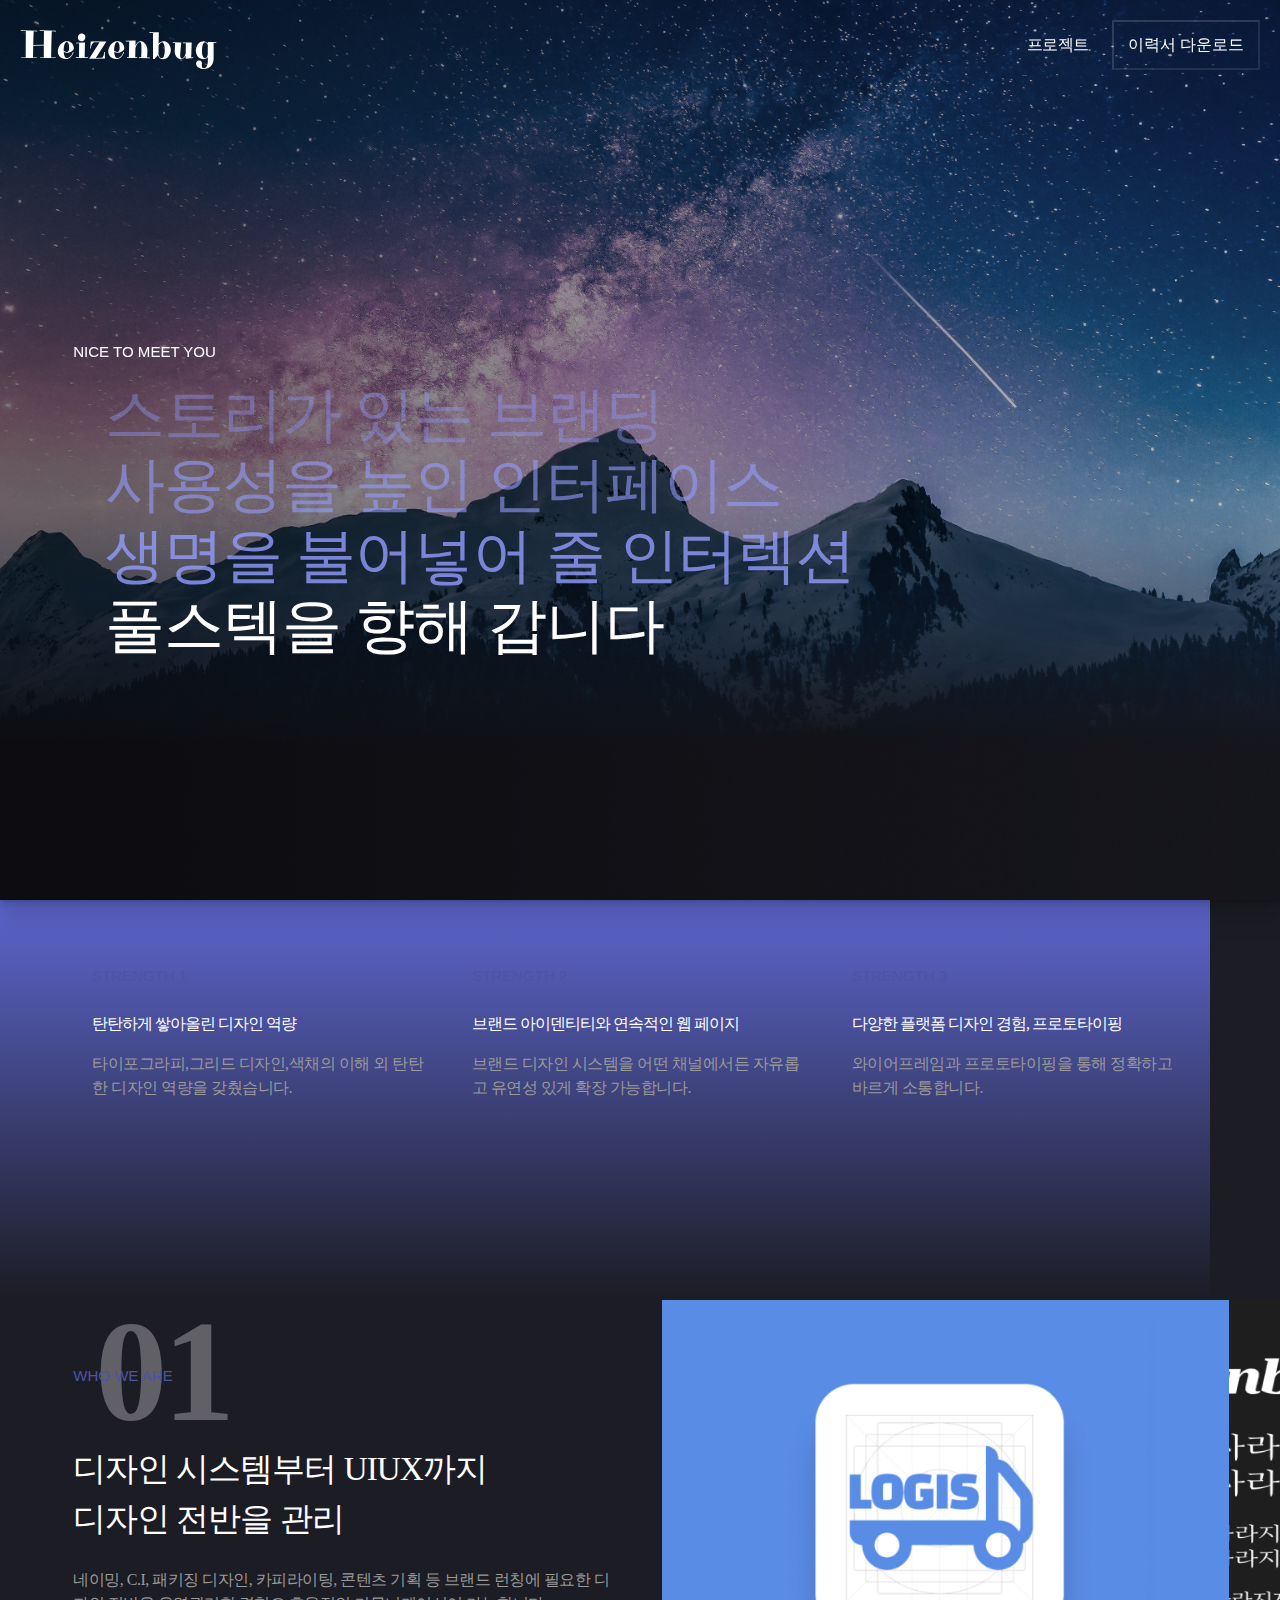
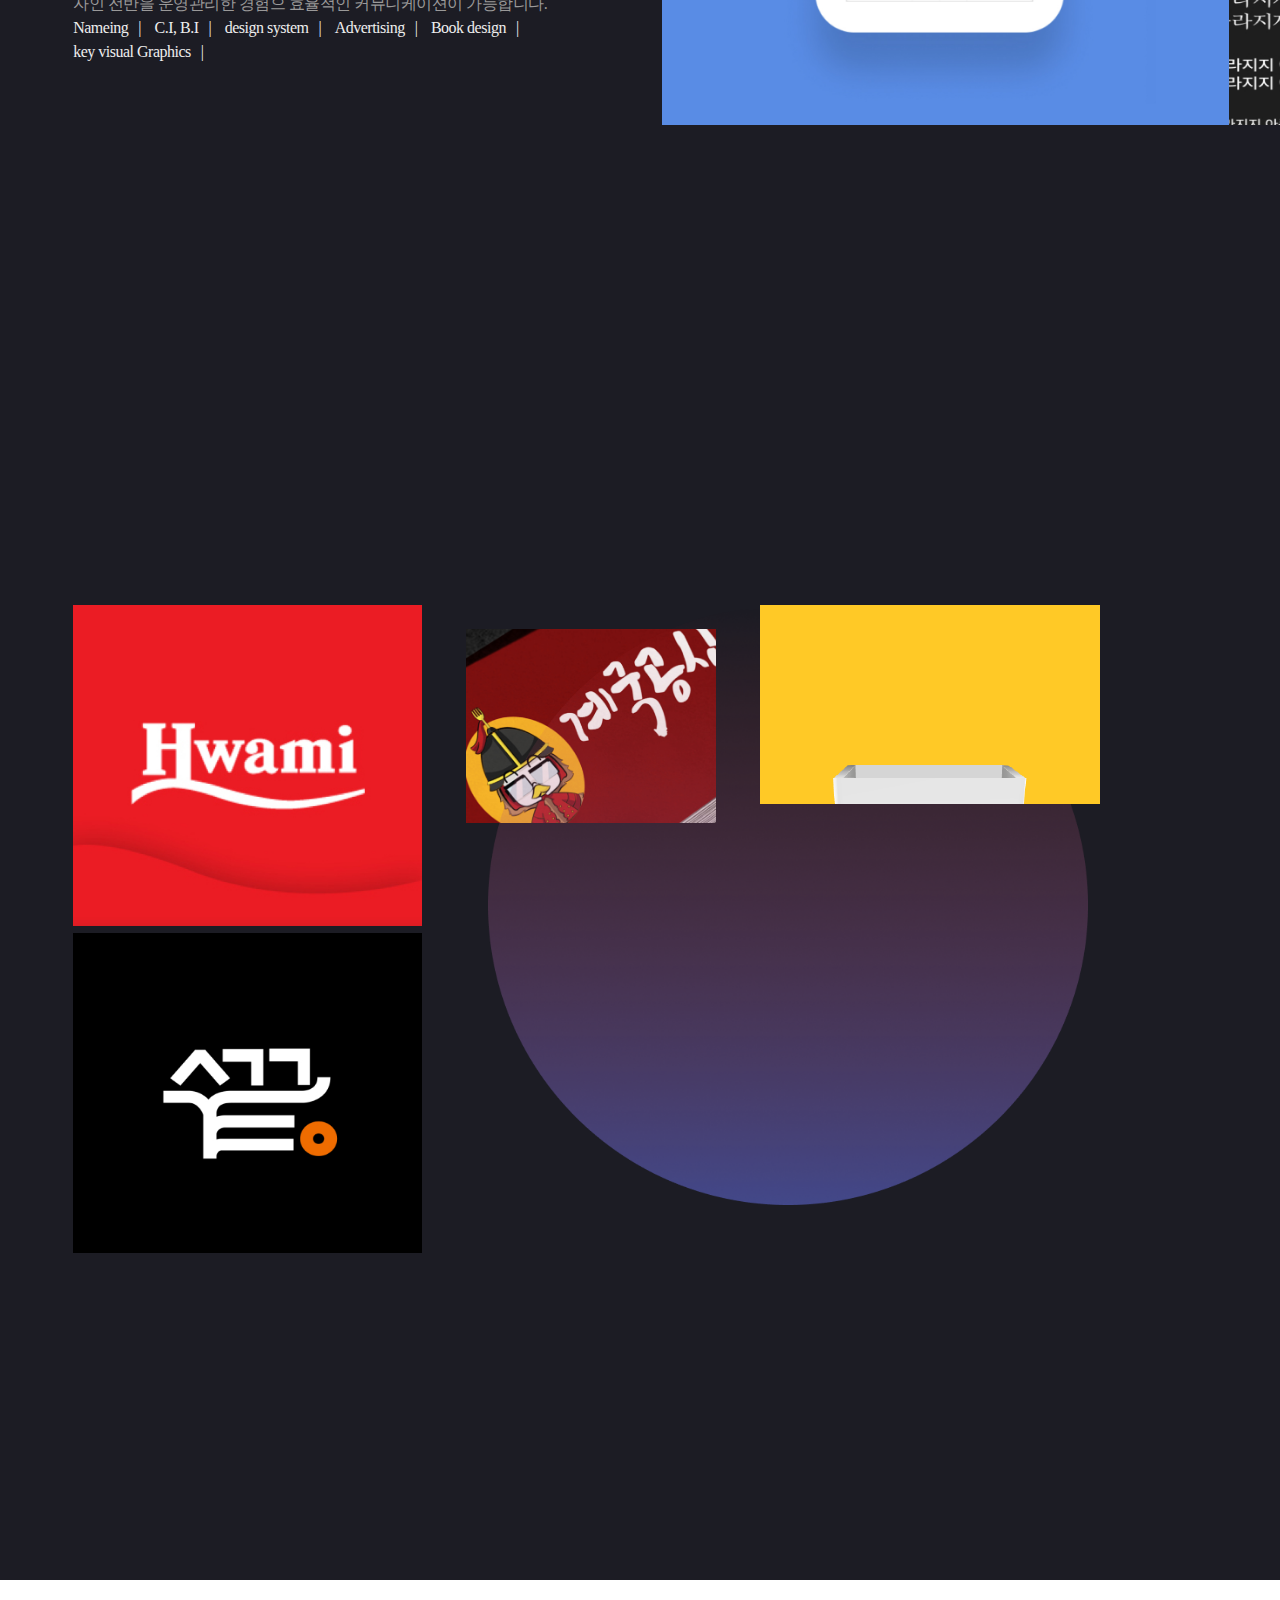
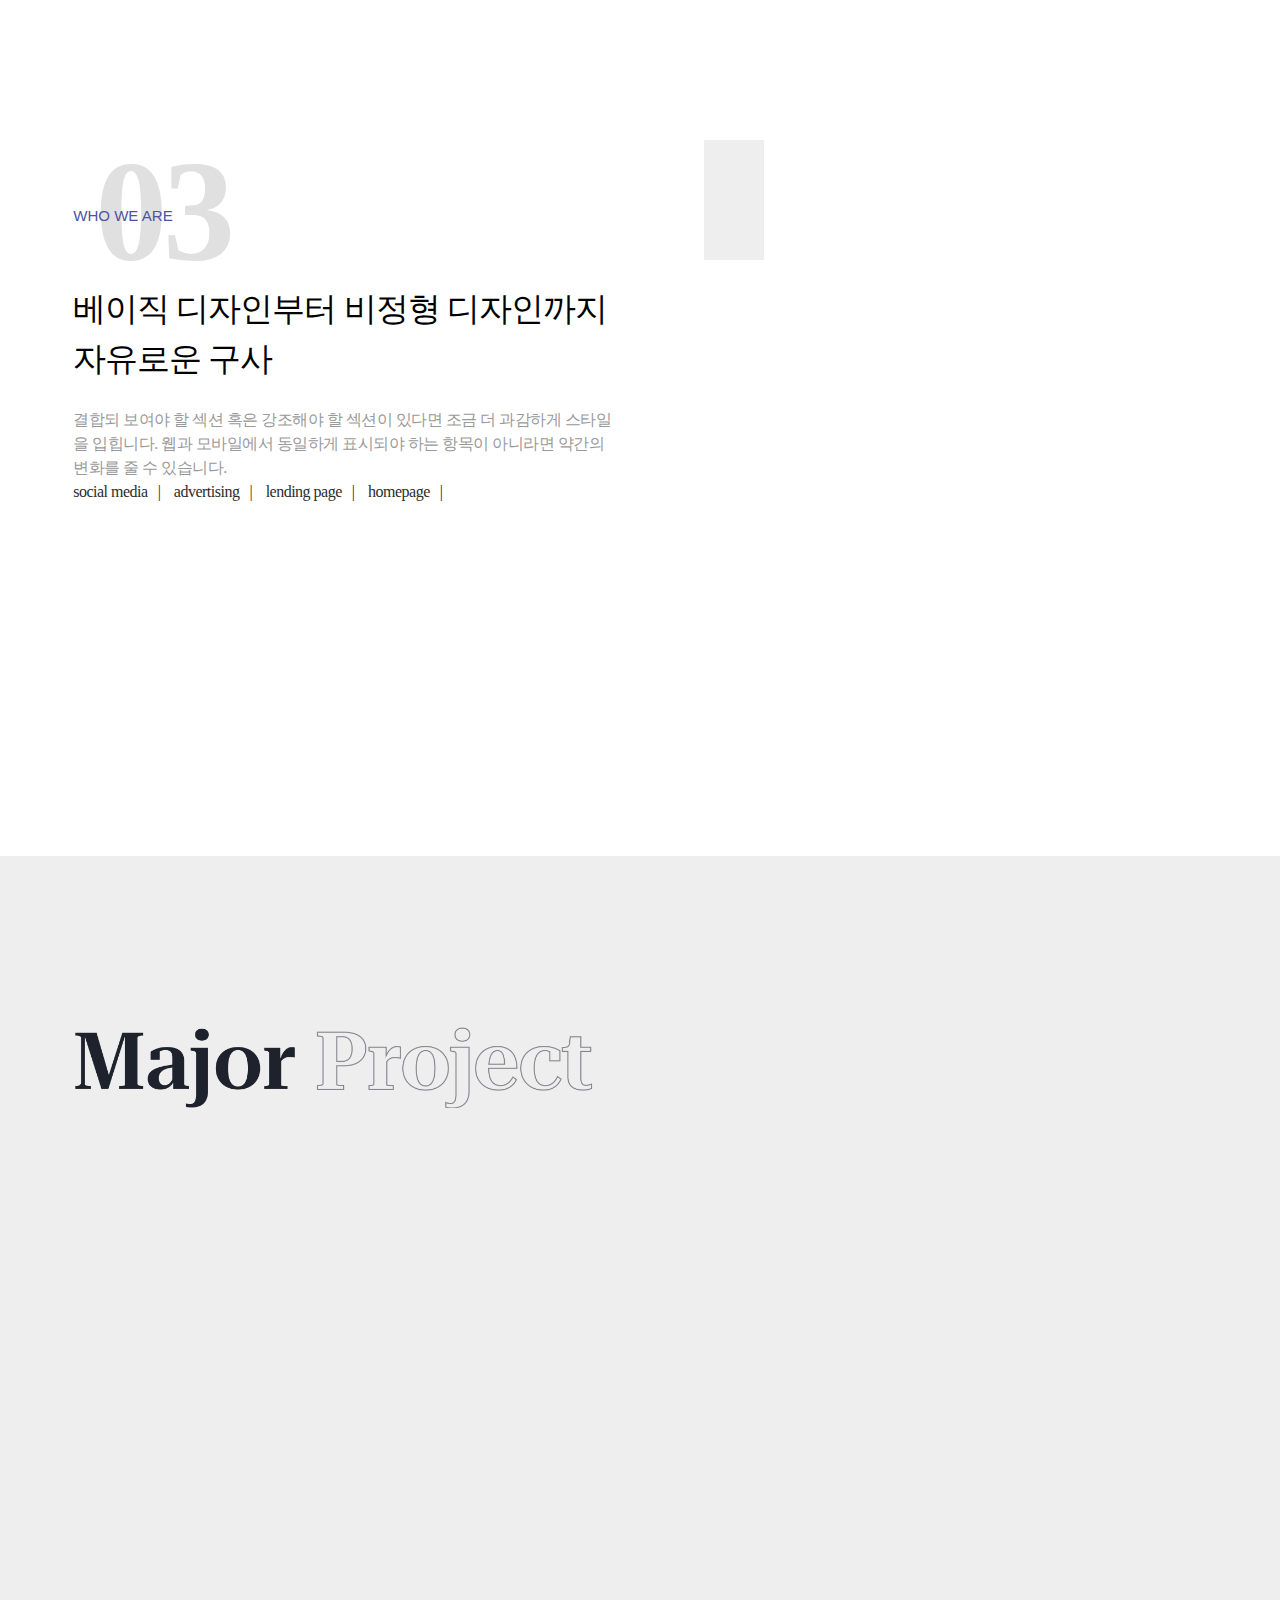
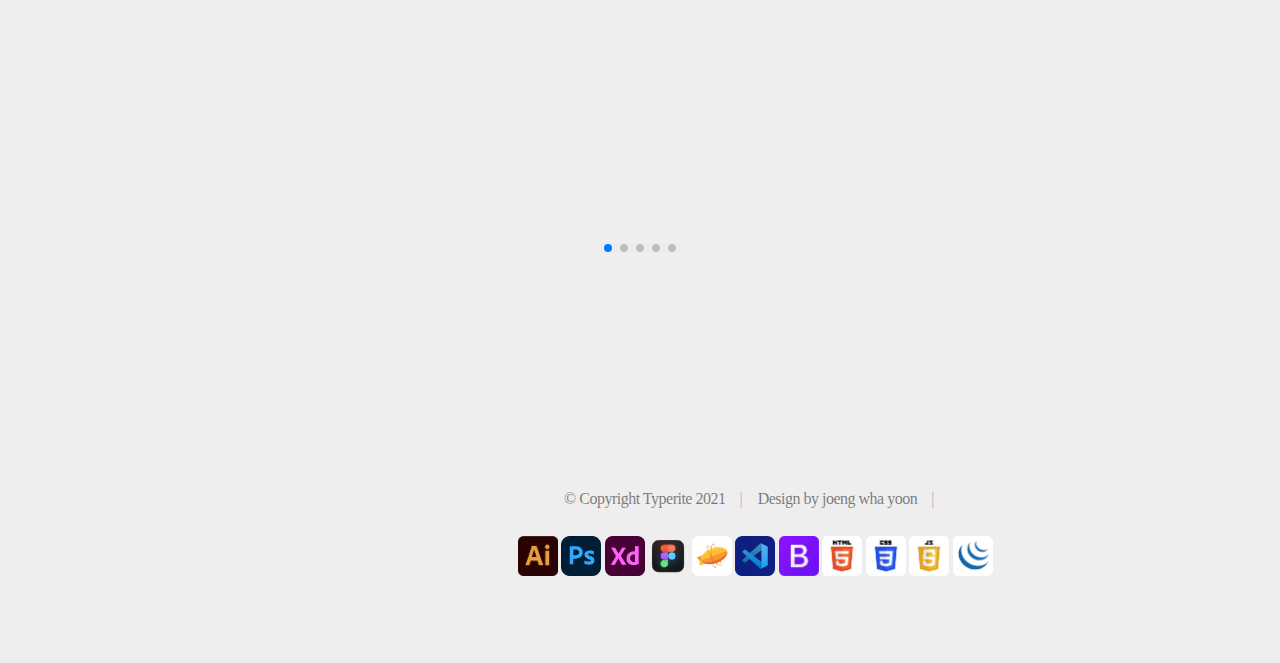
==== commit f1c94b86: "1.1" ====
--- a/index.html
+++ b/index.html
@@ -18,23 +18,6 @@
       rel="stylesheet"
       href="https://cdn.jsdelivr.net/npm/swiper/swiper-bundle.min.css"
     />
-
-	<style>
-		@keyframes fadein {
-	from{
-		opacity:0;
-		transform: translateY(70%);
-	}
-	to{
-		opacity:1;
-		transform: translateY(0);
-	}
-  }
-  
-  .fadein{
-  animation: fadein 0.75s ease-in 0.3s forwards;
-  }
-  	</style>
 </head>
 
 <body>
@@ -92,7 +75,7 @@
 				<div class="column card lg-4 md-4 tab-12 back slideup">
 					<h3 class="text-pretitle">strength 1</h3>
 						<h5 class="title">탄탄하게 쌓아올린 디자인 역량</h5>
-						<p>타이포그라피,그리드 디자인,디자인 시스템의 베이스로 타타한 디자인 역량을 갖췄습니다. </p>
+						<p>타이포그라피,그리드 디자인,색채의 이해 외 탄탄한 디자인 역량을 갖췄습니다. </p>
 				</div>
 				<div class="column card lg-4 md-4 tab-12 back slideup">
 					<h3 class="text-pretitle">strength 2</h3>
@@ -124,15 +107,15 @@
 
 					<h2>디자인 시스템부터 UIUX까지<br>
 						디자인 전반을 관리</h2>
-					<p>네이밍, C.I, 패키징 디자인, 카피라이팅, 콘텐츠 기획 등 브랜드 런칭에 필요한 디자인 전반을 직접 운영하여 빠르고 효율적인 커뮤니케이션이 가능합니다.</p>
-					<div class="project">
-						<ul>
-							<li>nameing</li>
+					<p class="desktop">네이밍, C.I, 패키징 디자인, 카피라이팅, 콘텐츠 기획 등 브랜드 런칭에 필요한 디자인 전반을 운영관리한 경험으 효율적인 커뮤니케이션이 가능합니다.</p>
+					<div class="project desktop">
+						<ul>
+							<li>Nameing</li>
 							<li>C.I, B.I</li>
 							<li>design system</li>
-							<li>advertising</li>
-							<li>book design</li>
-							<li>key visual grapic</li>
+							<li>Advertising</li>
+							<li>Book design</li>
+							<li>key visual Graphics</li>
 						</ul>
 					</div>
 					
@@ -142,6 +125,17 @@
 					<img src="./images/storyfir_img.png" alt="">
 					<img src="./images/storyfir_img2.jpg" alt="">
 				</div>	
+				<p class="mobile">네이밍, C.I, 패키징 디자인, 카피라이팅, 콘텐츠 기획 등 브랜드 런칭에 필요한 디자인 전반을 운영관리한 경험으 효율적인 커뮤니케이션이 가능합니다.</p>
+				<div class="project mobile">
+					<ul>
+						<li>Nameing</li>
+						<li>C.I, B.I</li>
+						<li>design system</li>
+						<li>Advertising</li>
+						<li>Book design</li>
+						<li>key visual Graphics</li>
+					</ul>
+				</div>
 	
 		
 			</div>
@@ -159,7 +153,16 @@
 						<h3 class="section-header__pretitle pretitle text-pretitle">Who We Are</h3>
 					</div>
 					<h2>캐릭터,일러스트 외 다양한 디자인 리소스 제작과 활용</h2>
-					<p>네이밍, C.I, 패키징 디자인, 카피라이팅, 콘텐츠 기획 등 브랜드 런칭에 필요한 디자인 전반을 직접 운영하여 빠르고 효율적인 커뮤니케이션이 가능합니다.</p>
+					<p class="desktop">다양한 디자인 툴을 활용해 백터방식부터 비트맵 방식까지 필요한 디자인 소스 제작 가능합니다.</p>
+					<div class="project desktop">
+						<ul>
+							<li>Character</li>
+							<li>Illustration</li>
+							<li>Icon</li>
+							<li>Geometric Pattern</li>
+							<li>3D lettering</li>
+						</ul>
+					</div>
 				</div>
 
 				<div class="column lg-4 md-4 tab-6">
@@ -175,8 +178,16 @@
 
 				<div class="column lg-5 md-5 tab-12 circle_text slideup">
 					<div class="story__contet__img desktop"><img src="./gif/ramenbig.gif" alt=""></div>
-					<h2 class="desktop"><h2>캐릭터,일러스트 외 다양한 디자인 리소스 제작과 활용</h2>
-					<p class="desktop">네이밍, C.I, 패키징 디자인, 카피라이팅, 콘텐츠 기획 등 브랜드 런칭에 필요한 디자인 전반을 직접 운영하여 빠르고 효율적인 커뮤니케이션이 가능합니다.</p>
+					<p class="mobile">베이직한 디자인에서 결합되 보여야 할 섹션 혹은 강조해야 할 섹션이 있다면 조금 더 과감하게 스타일을 입힙니다.</p>
+					<div class="project mobile">
+						<ul>
+							<li>Character</li>
+							<li>Illustration</li>
+							<li>Icon</li>
+							<li>Geometric Pattern</li>
+							<li>3D lettering</li>
+						</ul>
+					</div>
 				</div>
 
 			</div>
@@ -192,22 +203,33 @@
 						<h3 class="section-header__pretitle pretitle text-pretitle">Who We Are</h3>
 					</div>
 					<h2>베이직 디자인부터 비정형 디자인까지 자유로운 구사</h2>
-					<p>클라이언트가 언하는 브랜딩, 디자인, 디지털 광고 마케팅의 디자인
-						클라이언트가 언하는 브랜딩, 디자인, 디지털 광고 마케팅의 디자인
-						클라이언트가 언하는 브랜딩, 디자인, 디지털 광고 마케팅의 디자인</p>
-						<div class="project">
-							<ul>
-								<li>social media</li>
-								<li>advertising</li>
-								<li>lending page</li>
-								<li>homepage</li>
-							</ul>
-						</div>
-					</div>
-
-					<div class="column nonpadding lg-6 md-6 tab-12">
-						<div class="story__contet__img"><img src="./gif/dr-port3.gif" alt=""></div>
-					</div>
+					<p class="desktop">결합되 보여야 할 섹션 혹은 강조해야 할 섹션이 있다면 조금 더 과감하게 스타일을 입힙니다. 웹과 모바일에서 동일하게 표시되야 하는 항목이 아니라면 약간의 변화를 줄 수 있습니다.</p>
+					<div class="project desktop">
+						<ul>
+							<li>social media</li>
+							<li>advertising</li>
+							<li>lending page</li>
+							<li>homepage</li>
+						</ul>
+					</div>
+				</div>
+
+				<div class="column nonpadding lg-6 md-6 tab-12">
+					<div class="story__contet__img"><img src="./gif/dr-port3.gif" alt=""></div>
+				</div>
+				
+				<div class="column lg-6 md-6 tab-12">
+					<p class="mobile">결합되 보여야 할 섹션 혹은 강조해야 할 섹션이 있다면 조금 더 과감하게 스타일을 입힙니다. 웹과 모바일에서 동일하게 표시되야 하는 항목이 아니라면 약간의 변화를 줄 수 있습니다.</p>
+					<div class="project mobile">
+						<ul>
+							<li>social media</li>
+							<li>advertising</li>
+							<li>lending page</li>
+							<li>homepage</li>
+						</ul>
+					</div>
+				</div>
+				
 			</div>
 		</section>
 	
@@ -256,7 +278,7 @@
         ================================================== -->
         <footer class="s-footer">
             <div class="row">
-                <div class="column large-full footer__content">
+                <div class="column footer__content">
                     <div class="footer__copyright">
                         <span>© Copyright Typerite 2021</span> 
                         <span>Design by joeng wha yoon</a></span>
--- a/css/main.css
+++ b/css/main.css
@@ -234,7 +234,6 @@
 	header {
 		padding: 0;
 		height: 56px;
-
 	}
 
 	header h1 {
@@ -255,6 +254,7 @@
 		height: 40px;
 		border: none;
 		background-color: transparent;
+		cursor: pointer;
 	}
 
 	.more-btn .icon {
@@ -875,6 +875,7 @@
 }
   
  .tool ul li{
+	margin-top: 2.5rem;
 	display: inline-block;
 	width: 40px;
  }
@@ -911,7 +912,7 @@
 	text-transform: uppercase;
 	color: rgba(255, 255, 255, 0.5);
 	transition: all 0.3s;
-	background-image: url(../images/icons/icon-arrow-up.svg);
+	background-image: url(assets/icon-arrow-up.svg);
 	background-color: #000000;
 	background-repeat: no-repeat;
 	background-position: center center;
